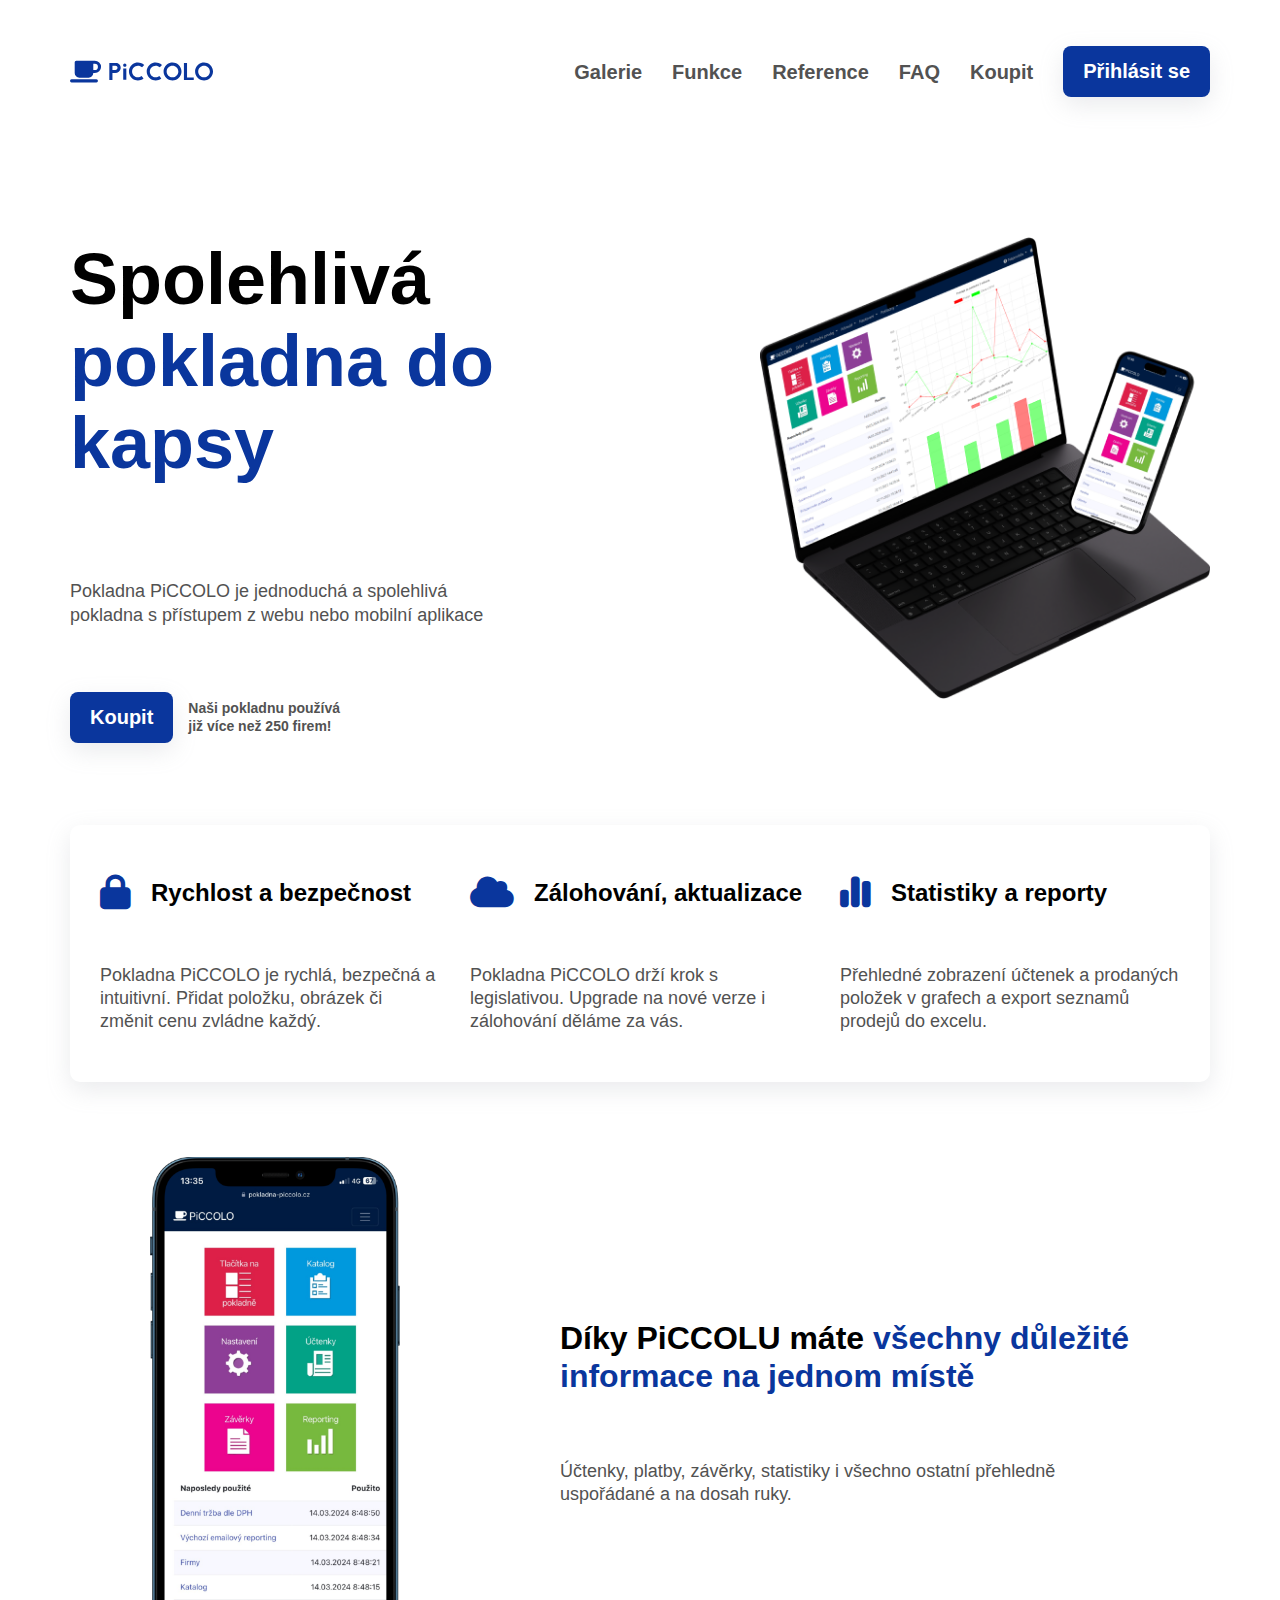
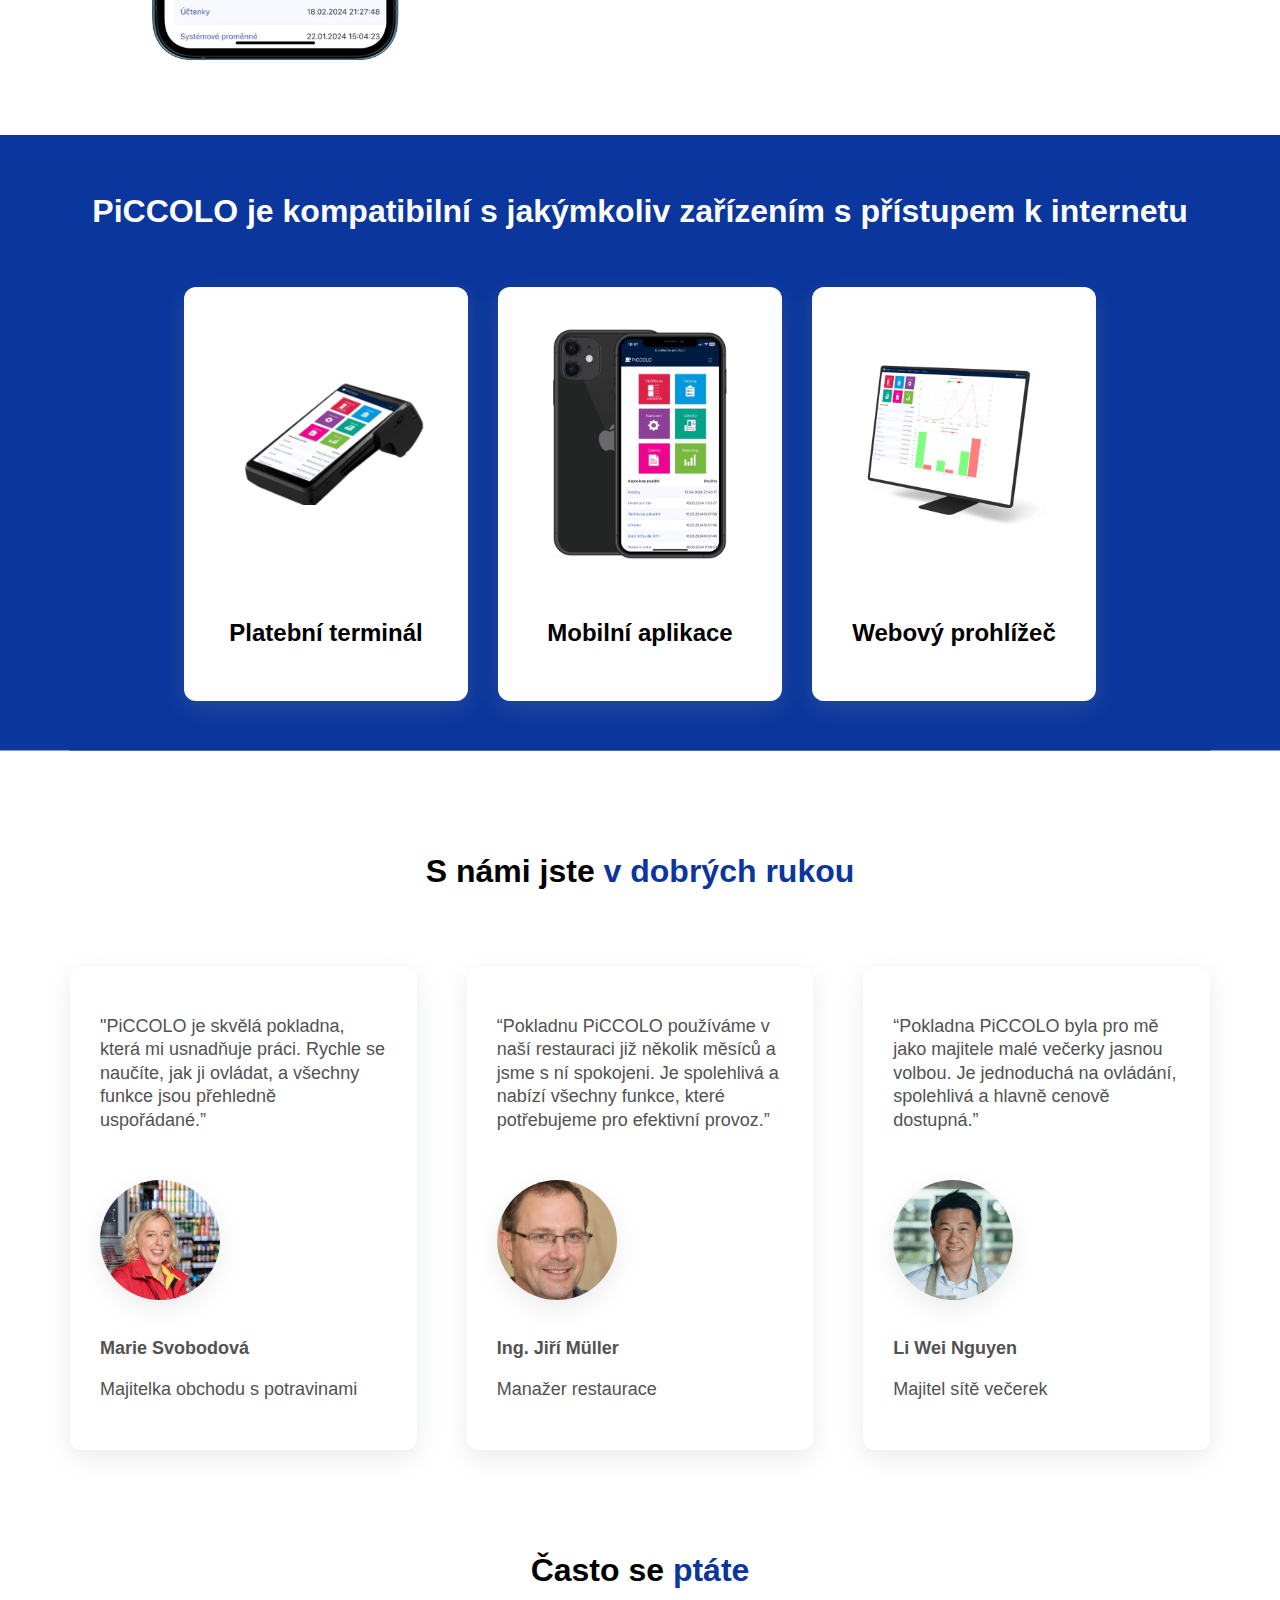
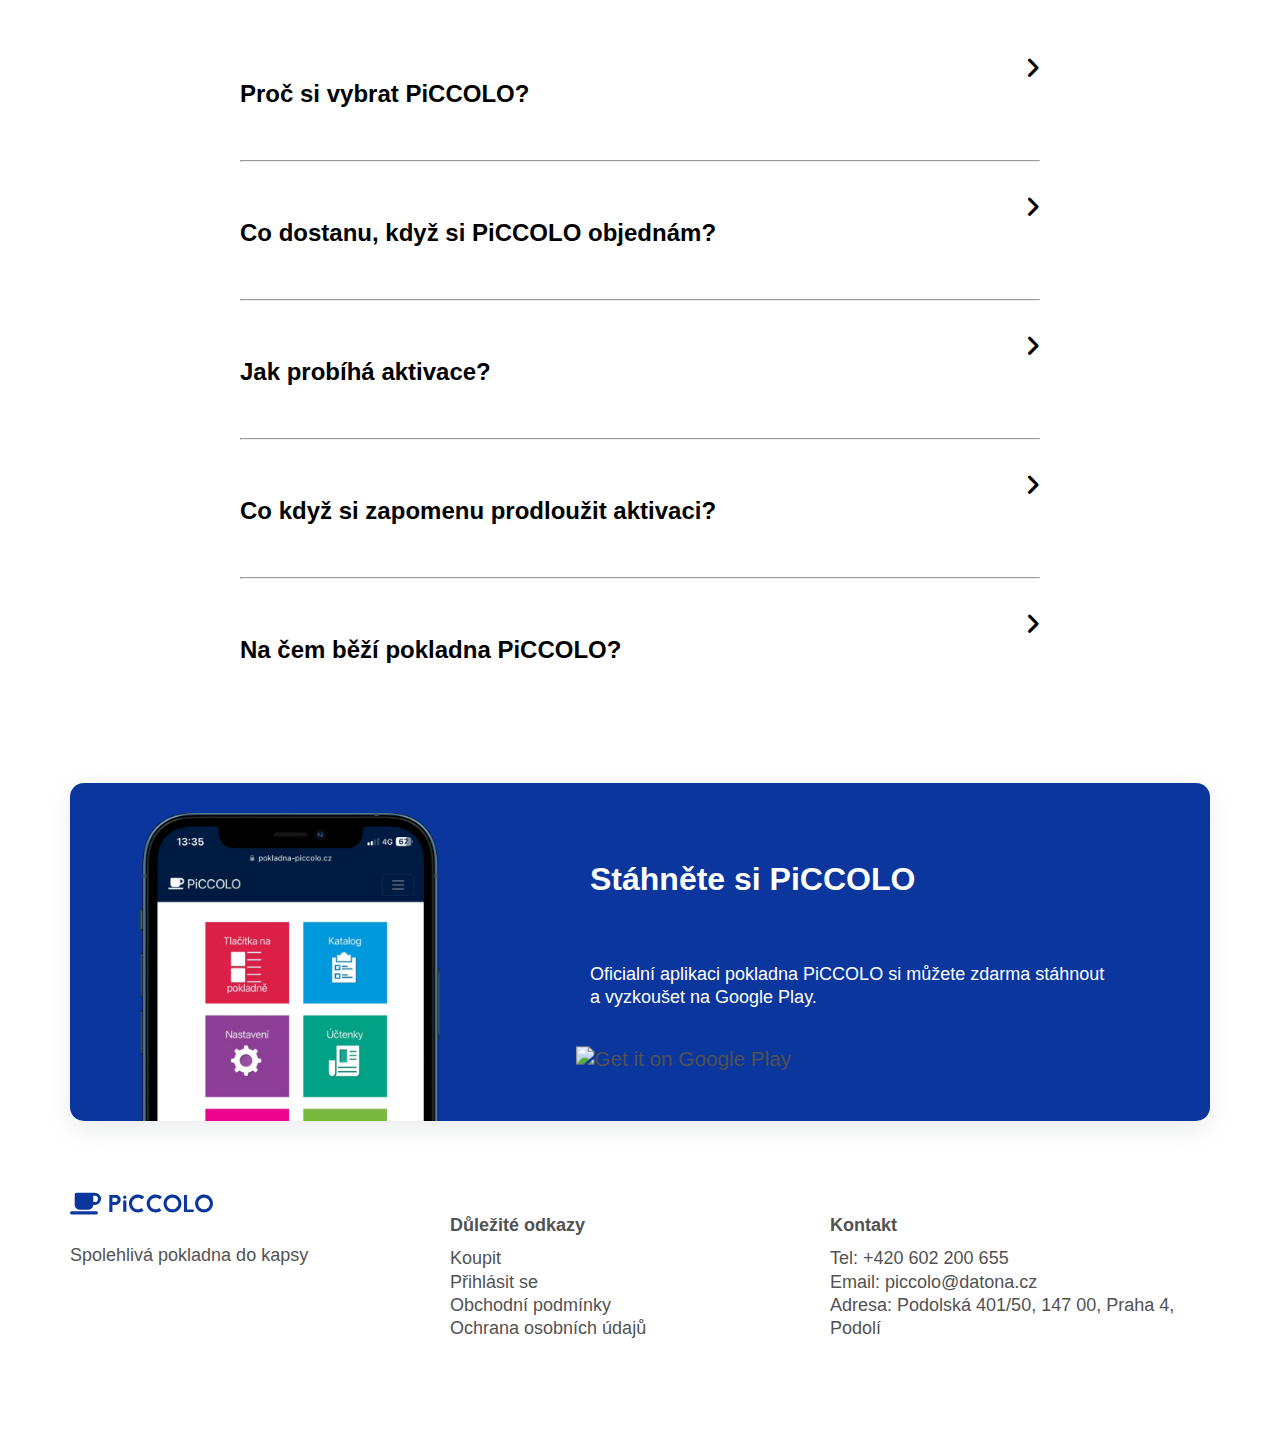
==== index.html @ e9f94712 "First commit" ====
<!DOCTYPE html>
<html lang="cs">
  <head>
    <meta charset="UTF-8" />
    <meta name="viewport" content="width=device-width, initial-scale=1.0" />
    <title>PiCCOLO - spolehlivá pokladna do kapsy</title>
    <link rel="icon" type="image/x-icon" href="/images/favicon.ico" />
    <link rel="preconnect" href="https://fonts.googleapis.com" />
    <link rel="preconnect" href="https://fonts.gstatic.com" crossorigin />
    <link
      rel="stylesheet"
      href="https://api.ssps.cajthaml.eu/file/64d9f18f79dad891e8a07c73"
    />
    <link
      rel="stylesheet"
      type="text/css"
      href="/home/styles/style.css"
      media="screen"
    />
    <link
      rel="stylesheet"
      type="text/css"
      href="/home/styles/home.css"
      media="screen"
    />
    <link
      rel="stylesheet"
      href="https://cdnjs.cloudflare.com/ajax/libs/font-awesome/6.1.1/css/all.min.css"
    />
  </head>
  <body>
    <!--BURGER MENU-->
    <div id="burger-menu">
      <header>
        <section class="logo">
          <a href="/"
            ><img src="/home/images/logo.svg" alt="logo" class="logo"
          /></a>
        </section>
        <i class="fa-solid fa-xmark burger-menu-icon"></i>
      </header>
      <nav>
        <ul class="burger-nav-bar">
          <a class="hover-animation" href="/home/gallery.html">Galerie</a>
          <a class="hover-animation" href="#features-section">Funkce</a>
          <a class="hover-animation" href="#social-proof-section">Reference</a>
          <a class="hover-animation" href="#faq-section">FAQ</a>
          <a class="hover-animation" href="/home/koupit">Koupit</a>
        </ul>
      </nav>
      <form class="burger-login" method="post">
        <h3>Přihlášení</h3>
        <div class="form-group">
          <input
            size="1"
            type="text"
            id="burger-username"
            placeholder="Zadejte uživatelské jméno"
            required
            autofocus
            name="Login"
            value=""
          />
        </div>
        <div class="form-group">
          <input
            size="1"
            type="password"
            id="burger-password"
            placeholder="Zadejte heslo"
            required
            name="Heslo"
          />
        </div>
        <button type="submit" class="primary-button hover-animation">
          Přihlásit se
        </button>
        <div class="forgot-password-wrapper">
          <a
            href="https://pokladna-piccolo.cz/ZapomenuteHeslo"
            class="forgot-password"
            >Zapomenuté heslo?</a
          >
        </div>
        <input
          name="__RequestVerificationToken"
          type="hidden"
          value="CfDJ8I_9FnGAjtVNmNtBcQKOBKoUgruNuD9HVNGTyZCKJATKybmrR9qlRq-h8FTaZlfx4MtVY10vINVL3za22tVjhV_Zq25In_8nS5ryvNQVc3ReFTSw3K0VMyKanfKJ5ry628mNpqh6AXp3YkNbod20c_k"
        />
      </form>
    </div>
    <!--LOGIN WINDOW-->
    <div id="login-window">
      <form class="burger-login" method="post">
        <h3>Přihlášení</h3>
        <div class="form-group">
          <input
            size="1"
            type="text"
            id="username2"
            placeholder="Zadejte uživatelské jméno"
            name="Login"
            value=""
          />
        </div>
        <div class="form-group">
          <input
            size="1"
            type="password"
            id="password"
            placeholder="Zadejte heslo"
            name="Heslo"
          />
        </div>
        <button type="submit" class="primary-button hover-animation">
          Přihlásit se
        </button>
        <div class="forgot-password-wrapper">
          <a
            href="https://pokladna-piccolo.cz/ZapomenuteHeslo"
            class="forgot-password"
            >Zapomenuté heslo?</a
          >
        </div>
        <input
          name="__RequestVerificationToken"
          type="hidden"
          value="CfDJ8I_9FnGAjtVNmNtBcQKOBKoUgruNuD9HVNGTyZCKJATKybmrR9qlRq-h8FTaZlfx4MtVY10vINVL3za22tVjhV_Zq25In_8nS5ryvNQVc3ReFTSw3K0VMyKanfKJ5ry628mNpqh6AXp3YkNbod20c_k"
        />
      </form>
    </div>
    <section id="container">
      <!--HEADER-->
      <header>
        <section class="logo">
          <a href="/"
            ><img src="/home/images/logo.svg" alt="logo" class="logo"
          /></a>
        </section>
        <nav>
          <ul class="nav-bar">
            <a class="hover-animation" href="/home/gallery.html">Galerie</a>
            <a class="hover-animation" href="#features-section">Funkce</a>
            <a class="hover-animation" href="#social-proof-section"
              >Reference</a
            >
            <a class="hover-animation" href="#faq-section">FAQ</a>
            <a class="hover-animation" href="/home/koupit.html">Koupit</a>
            <button class="primary-button hover-animation login-button">
              Přihlásit se
            </button>
          </ul>
        </nav>
        <i class="fa-solid fa-bars burger-menu-icon"></i>
      </header>
      <main>
        <!--HERO SECTION-->
        <section id="hero-section">
          <article class="hero-text">
            <section class="hero-headline">
              <h1>
                Spolehlivá <span class="text-highlight">pokladna do kapsy</span>
              </h1>
              <p>
                Pokladna PiCCOLO je jednoduchá a spolehlivá pokladna s přístupem
                z webu nebo mobilní aplikace
              </p>
            </section>
            <section class="cta-button-wrapper">
              <button
                onclick="location.href='/home/koupit.html'"
                class="primary-button hover-animation"
                value="Koupit PiCCOLO"
              >
                Koupit
              </button>
              <p>Naši pokladnu používá <br />již více než 250 firem!</p>
            </section>
          </article>
          <section class="hero-image-wrapper">
            <img src="/home/images/hero.png" alt="" id="hero-image" />
          </section>
        </section>
        <!--FEATURES SECTION-->
        <section id="features-section">
          <article class="feature">
            <section class="feature-heading">
              <i class="fa-solid fa-lock"></i>
              <h3>Rychlost a bezpečnost</h3>
            </section>
            <p>
              Pokladna PiCCOLO je rychlá, bezpečná a intuitivní. Přidat položku,
              obrázek či změnit cenu zvládne každý.
            </p>
          </article>
          <article class="feature">
            <section class="feature-heading">
              <i class="fa-solid fa-cloud"></i>
              <h3>Zálohování, aktualizace</h3>
            </section>
            <p>
              Pokladna PiCCOLO drží krok s legislativou. Upgrade na nové verze i
              zálohování děláme za vás.
            </p>
          </article>
          <article class="feature">
            <section class="feature-heading">
              <i class="fa-solid fa-chart-simple"></i>
              <h3>Statistiky a reporty</h3>
            </section>
            <p>
              Přehledné zobrazení účtenek a prodaných položek v grafech a export
              seznamů prodejů do excelu.
            </p>
          </article>
        </section>
        <!--ABOUT PICCOLO SECTION-->
        <section id="about-piccolo-section">
          <img
            src="/home/images/piccoloMobile.png"
            alt="mobileImage"
            id="mobile-image"
          />
          <section class="about-piccolo-text">
            <h2>
              Díky PiCCOLU máte
              <span class="text-highlight"
                >všechny důležité informace na jednom místě</span
              >
            </h2>
            <p>
              Účtenky, platby, závěrky, statistiky i všechno ostatní přehledně
              uspořádané a na dosah ruky.
            </p>
          </section>
        </section>
        <!--PICCOLO USAGE SECTION-->
        <section id="piccolo-usage-section">
          <h2 class="white-color">
            PiCCOLO je kompatibilní s jakýmkoliv zařízením s přístupem k
            internetu
          </h2>
          <section class="cards">
            <article class="card">
              <section class="card-image">
                <img src="/home/images/terminal.png" alt="piccoloTerminal" />
              </section>
              <h3>Platební terminál</h3>
            </article>
            <article class="card">
              <section class="card-image">
                <img
                  src="/home/images/iphonePiccolo.png"
                  alt="piccoloTerminal"
                />
              </section>
              <h3>Mobilní aplikace</h3>
            </article>
            <article class="card">
              <section class="card-image">
                <img src="/home/images/webPiccolo.png" alt="piccoloTerminal" />
              </section>
              <h3>Webový prohlížeč</h3>
            </article>
          </section>
        </section>
        <!--SOCIAL PROOF SECTION-->
        <section id="social-proof-section">
          <h2>
            S námi jste <span class="text-highlight">v dobrých rukou</span>
          </h2>
          <section class="reviews">
            <article class="review">
              <p>
                "PiCCOLO je skvělá pokladna, která mi usnadňuje práci. Rychle se
                naučíte, jak ji ovládat, a všechny funkce jsou přehledně
                uspořádané.”
              </p>
              <span>
                <img
                  class="person-image"
                  src="/home/images/personImage1.jpg"
                  alt=""
                />
                <p><b>Marie Svobodová</b></p>
                <p>Majitelka obchodu s potravinami</p>
              </span>
            </article>
            <article class="review">
              <p>
                “Pokladnu PiCCOLO používáme v naší restauraci již několik měsíců
                a jsme s ní spokojeni. Je spolehlivá a nabízí všechny funkce,
                které potřebujeme pro efektivní provoz.”
              </p>
              <span>
                <img
                  class="person-image"
                  src="/home/images/personImage2.jpeg"
                  alt=""
                />
                <p><b>Ing. Jiří Müller</b></p>
                <p>Manažer restaurace</p>
              </span>
            </article>
            <article class="review">
              <p>
                “Pokladna PiCCOLO byla pro mě jako majitele malé večerky jasnou
                volbou. Je jednoduchá na ovládání, spolehlivá a hlavně cenově
                dostupná.”
              </p>
              <span>
                <img
                  class="person-image"
                  src="/home/images/personImage3.png"
                  alt=""
                />
                <p><b>Li Wei Nguyen</b></p>
                <p>Majitel sítě večerek</p>
              </span>
            </article>
          </section>
        </section>
        <!--FAQ SECTION-->
        <section id="faq-section">
          <h2>Často se <span class="text-highlight">ptáte</span></h2>
          <section class="faq">
            <article class="question-wrapper">
              <section class="question-heading">
                <h3>Proč si vybrat PiCCOLO?</h3>
                <i class="fa-solid fa-angle-right faq-icon"></i>
              </section>
              <p class="faq-answer">
                Pokladna PiCCOLO je intuitivní, funkční, spolehlivá. Přidáváme
                nové vlastnosti podle potřeb úživatelů.
              </p>
              <hr />
            </article>
            <article class="question-wrapper">
              <section class="question-heading">
                <h3>Co dostanu, když si PiCCOLO objednám?</h3>
                <i class="fa-solid fa-angle-right faq-icon"></i>
              </section>
              <p class="faq-answer">
                Obdžíte licenční certifikát pro aktivaci Pokladny. Dostanete
                pokladnu a přístup do správy PiCCOLO. Správu PiCCOLO můžete
                sdílet např. s Vaší účetní.
              </p>
              <hr />
            </article>
            <article class="question-wrapper">
              <section class="question-heading">
                <h3>Jak probíhá aktivace?</h3>
                <i class="fa-solid fa-angle-right faq-icon"></i>
              </section>
              <p class="faq-answer">
                Tabletem nebo telefonem, který budete používat jako pokladnu
                vyfotíte QR kod na zakoupeném licenčním certifikátu a vyplníte
                aktiváční formulář.
              </p>
              <hr />
            </article>
            <article class="question-wrapper">
              <section class="question-heading">
                <h3>Co když si zapomenu prodloužit aktivaci?</h3>
                <i class="fa-solid fa-angle-right faq-icon"></i>
              </section>
              <p class="faq-answer">
                Před koncem předplacené periody Vám zašleme email s upozorněním.
                Pokud o pár dnů nestihnete termín, pokladna Vám sice přestane
                prodávat ale data se vám neztratí.
              </p>
              <hr />
            </article>
            <article class="question-wrapper">
              <section class="question-heading">
                <h3>Na čem běží pokladna PiCCOLO?</h3>
                <i class="fa-solid fa-angle-right faq-icon"></i>
              </section>
              <p class="faq-answer">
                Pokladnu PiCCOLo rozjedete na tabletu nebo mobilním telefonu se
                systémem Android verze 5.5 či vyšší nebo tablet/PC s Windows 10.
                PiCCOLO můžete spolehlivě používat také z webového prohlížeče.
              </p>
            </article>
          </section>
        </section>
        <!--DOWNLOAD APP SECTION-->
        <section id="download-app-section">
          <img
            id="download-image"
            src="/home/images/piccoloMobile.png"
            alt=""
          />
          <section class="download-app-text">
            <h2 class="white-color">Stáhněte si PiCCOLO</h2>
            <p class="white-color">
              Oficialní aplikaci pokladna PiCCOLO si můžete zdarma stáhnout a
              vyzkoušet na Google Play.
            </p>
            <a
              href="https://play.google.com/store/apps/details?id=datona.pokladnapiccolo&pcampaignid=pcampaignidMKT-Other-global-all-co-prtnr-py-PartBadge-Mar2515-1"
              ><img
                class="google-play-badge hover-animation"
                alt="Get it on Google Play"
                src="https://play.google.com/intl/en_us/badges/static/images/badges/en_badge_web_generic.png"
            /></a>
          </section>
        </section>
      </main>
      <!--FOOTER-->
      <footer>
        <article class="company">
          <section class="logo">
            <a href="/">
              <img src="/home/images/logo.svg" alt="logo" id="footerLogo" />
            </a>
          </section>
          <p>Spolehlivá pokladna do kapsy</p>
        </article>
        <article class="links">
          <p><b>Důležité odkazy</b></p>
          <a href="/home/koupit.html">Koupit</a>
          <a class="login-button">Přihlásit se</a>
          <a href="">Obchodní podmínky</a>
          <a href="">Ochrana osobních údajů</a>
        </article>
        <article class="contact">
          <p><b>Kontakt</b></p>
          <a href="tel:+420602200655">Tel: +420 602 200 655</a>
          <a href="mailto:piccolo@datona.cz">Email: piccolo@datona.cz</a>
          <a href="https://maps.app.goo.gl/zGwgqbxN4EhgyEYY7">
            Adresa: Podolská 401/50, 147 00, Praha 4, Podolí
          </a>
        </article>
      </footer>
    </section>
    <script src="/home/scripts/script.js"></script>
  </body>
</html>
---- home/styles/style.css ----
/* ===================GLOBAL==================*/
:root {
  --gradient: linear-gradient(90deg, #0a369d, #4472ca);
  --primary: #0a369d;
  --secondary: #4472ca;
  --background: #ffffff;
  --headings: #000000;
  --text: #525252;
  --shadow: rgba(149, 157, 165, 0.2) 0px 8px 24px;
}

* {
  box-sizing: border-box;
  scroll-behavior: smooth;
}

body,
html {
  box-sizing: border-box;
  font-family: "Inter", sans-serif;
  width: 100%;
  display: flex;
  flex-direction: column;
  align-items: center;
}

h1 {
  color: var(--headings);
  font-size: clamp(3rem, 2.4545rem + 2.7273vw, 4.5rem);
  font-weight: 600;
}

h2 {
  color: var(--headings);
  font-size: 2rem;
  font-weight: 600;
  line-height: 1.2;
}

h3 {
  color: var(--headings);
  font-size: clamp(1.2rem, 1.0909rem + 0.5455vw, 1.5rem);
  font-weight: 600;
}

p,
ul,
a,
li {
  text-decoration: none;
  color: var(--text);
  font-size: 18px;
  font-weight: 500;
  line-height: 1.3;
}

a:hover {
  cursor: pointer;
  transition: var(150ms cubic-bezier(0.215, 0.61, 0.355, 1));
  color: black;
}

input {
  font-size: 1rem;
}

label {
  font-size: 14px;
}

i {
  color: var(--primary);
  font-size: 35px;
}

b {
  font-weight: 700;
}

#container {
  width: 100%;
  max-width: 1200px;
  padding: 20px 30px;
}

.primary-button {
  cursor: pointer;
  box-shadow: var(--shadow);
  border: none;
  border-radius: 8px;
  background-color: var(--primary);
  font-size: 20px;
  font-weight: 600;
  color: white;
  padding: 14px 20px;
}

.secondary-button {
  cursor: pointer;
  box-shadow: var(--shadow);
  border: solid 2px var(--primary);
  border-radius: 8px;
  background-color: white;
  font-size: 20px;
  font-weight: 600;
  color: var(--primary);
  padding: 14px 20px;
}

.hover-animation:hover {
  transition: all 0.2s ease-in-out;
  transform: scale(1.04);
}

.text-hover-animation:hover {
  font-weight: bold;
  transition: all 0.2s ease-in-out;
}

.text-highlight {
  color: var(--primary);
}

.logo {
  width: auto;
  height: 25px;
}

/* ===============================HEADER===============================*/

header {
  width: 100%;
  display: flex;
  justify-content: space-between;
  align-items: center;
}

ul.nav-bar {
  display: flex;
  justify-content: center;
  align-items: center;
  gap: 30px;
}

ul.nav-bar > a {
  font-size: 20px;
  font-weight: 600;
}

header .burger-menu-icon {
  display: none;
}

@media (max-width: 760px) {
  ul.nav-bar {
    display: none;
  }
  header .burger-menu-icon {
    display: flex;
  }
}

/* ================================BURGER MENU===============================*/
#burger-menu {
  z-index: 10;
  transition: all 0.3s;
  margin-right: -200vw;
  width: 100%;
  background-color: white;
  right: 0px;
  top: 0px;
  position: fixed;
  height: 100%;
  box-shadow: var(--shadow);
  padding: 20px 30px;
  display: flex;
  flex-direction: column;
  justify-content: start;
  align-items: center;
  gap: 40px;
}

#burger-menu.show {
  margin-right: 0;
}

ul.burger-nav-bar {
  display: flex;
  flex-direction: column;
  justify-content: center;
  align-items: center;
  gap: 20px;
}

ul.burger-nav-bar > a {
  font-size: 20px;
  font-weight: 600;
}

form.burger-login {
  background-color: white;
  border-radius: 8px;
  padding: 30px;
  box-shadow: var(--shadow);
  max-width: 330px;
  width: 100%;
  gap: 15px;
  display: flex;
  flex-direction: column;
  justify-content: center;
  align-items: center;
}

.form-group {
  width: 100%;
  gap: 5px;
  display: flex;
  flex-direction: column;
  justify-content: center;
  align-items: center;
}

input {
  width: 100%;
  display: block;
  padding: 8px 15px;
  border: solid 1px #b0bec5;
  border-radius: 8px;
  transition: border-color 0.2s ease-in-out;
}

input::placeholder {
  color: #b0bec5;
}

input:focus {
  outline: none;
  border: solid 1px var(--primary);
}

.burger-menu-icon {
  cursor: pointer;
}

.position-fixed {
  top: 0px;
  left: 0px;
  width: 100%;
  max-width: 1200px;
  padding: 20px 30px;
  z-index: 5;
  position: fixed;
}

.forgot-password-wrapper {
  width: 100%;
  display: flex;
  justify-content: end;
}

.forgot-password {
  font-size: 13px;
}

/* ================================LOGIN MENU===============================*/
#login-window {
  z-index: 10;
  background-color: rgb(0, 0, 0);
  background-color: rgba(0, 0, 0, 0.4);
  width: 100vw;
  height: 100vh;
  position: fixed;
  display: none;
  justify-content: center;
  align-items: center;
}

#login-window.show {
  position: fixed;
  display: flex;
}

/* =========================================FOOTER======================================*/

footer {
  margin: 75px 0px;
  display: flex;
  justify-content: space-between;
  align-items: start;
}

footer :nth-child(1n) {
  width: 100%;
  display: flex;
  flex-direction: column;
  justify-content: center;
  align-items: start;
}

footer > article :nth-child(1) {
  margin-bottom: 5px;
}

#footerLogo {
  width: auto;
  height: 25px;
}

@media (max-width: 740px) {
  footer {
    text-align: center;
    flex-direction: column;
    justify-content: center;
    align-items: center;
    gap: 50px;
  }

  footer :nth-child(1n) {
    flex-direction: column;
    justify-content: center;
    align-items: center;
  }
}
---- home/styles/home.css ----
/* ================================HERO===============================*/
#hero-section {
  margin: 75px 0px;
  box-sizing: border-box;
  display: flex;
  justify-content: space-between;
  align-items: center;
}

.hero-text {
  display: flex;
  flex-direction: column;
  justify-content: center;
  align-items: start;
  gap: 40px;
}

.hero-headline {
  width: 100%;
  max-width: 450px;
  display: flex;
  flex-direction: column;
  justify-content: center;
  align-items: start;
  gap: 30px;
}

.cta-button-wrapper {
  display: flex;
  justify-content: center;
  align-items: center;
  gap: 15px;
}

.cta-button-wrapper > p {
  font-size: 14px;
  font-weight: 600;
}

.hero-image-wrapper {
  width: 100%;
  max-width: 450px;
}

#hero-image {
  width: 100%;
}

/* ================================FEATURES===============================*/
#features-section {
  margin: 75px 0px;
  border-radius: 10px;
  box-shadow: var(--shadow);
  padding: 30px;
  box-sizing: border-box;
  gap: 30px;
  display: flex;
  justify-content: space-between;
  align-items: center;
}

.feature {
  width: 100%;
  gap: 5px;
  display: flex;
  flex-direction: column;
}

.feature-heading {
  display: flex;
  justify-content: start;
  align-items: center;
  gap: 20px;
  margin-bottom: 10px;
}

/* ================================ABOUT===============================*/
#about-piccolo-section {
  margin: 75px 0px;
  display: flex;
  justify-content: space-around;
  align-items: center;
}

.about-piccolo-text {
  width: 50%;
  display: flex;
  flex-direction: column;
  justify-content: start;
  align-items: start;
  gap: 20px;
}

#mobile-image {
  width: 250px;
}

/* ================================USAGE===============================*/

#piccolo-usage-section {
  padding: 30px 0px 50px 0px;
  background-color: var(--primary);
  box-shadow: 0 0 0 100vmax var(--primary);
  clip-path: inset(0 -100vmax);
  display: flex;
  flex-direction: column;
  justify-content: center;
  align-items: center;
  gap: 30px;
}

.cards {
  width: 80%;
  display: grid;
  grid-template-columns: repeat(3, 1fr);
  grid-row: 1fr;
  gap: 30px;
}

.card {
  box-shadow: var(--shadow);
  display: flex;
  justify-content: space-between;
  flex-direction: column;
  align-items: center;
  gap: 25px;
  background-color: white;
  border-radius: 12px;
  padding: 30px;
}

.card-image {
  height: 100%;
  display: flex;
  justify-content: center;
  align-items: center;
}

.card-image > img {
  width: 100%;
}

#piccolo-usage-section > h2 {
  text-align: center;
}

/* ================================SOCIAL PROOF===============================*/

#social-proof-section {
  margin: 75px 0px;
  gap: 50px;
  display: flex;
  flex-direction: column;
  justify-content: center;
  align-items: center;
}

.reviews {
  width: 100%;
  gap: 50px;
  display: flex;
  justify-content: space-around;
  justify-content: center;
}

.review {
  width: 100%;
  display: flex;
  flex-direction: column;
  justify-content: space-between;
  align-items: start;
  gap: 30px;
  box-sizing: border-box;
  padding: 30px;
  border-radius: 12px;
  box-shadow: var(--shadow);
}

.person-image {
  box-shadow: var(--shadow);
  margin-bottom: 15px;
  object-fit: cover;
  border-radius: 100%;
  width: 120px;
  height: 120px;
}

/*===============================FAQ===============================*/
#faq-section {
  width: 100%;
  margin: 75px 0px;
  display: flex;
  flex-direction: column;
  gap: 40px;
  justify-content: center;
  align-items: center;
}

.faq {
  width: 100%;
  max-width: 800px;
  display: flex;
  flex-direction: column;
  justify-content: center;
  align-items: center;
  gap: 25px;
}

.question-wrapper {
  width: 100%;
}

.question-heading {
  width: 100%;
  cursor: pointer;
  display: flex;
  justify-content: space-between;
  padding-bottom: 20px;
}

.faq-icon {
  font-size: clamp(1.2rem, 1.0909rem + 0.5455vw, 1.5rem);
  color: black;
}

.faq-answer {
  padding-bottom: 10px;
  width: 100%;
  display: none;
}

.faq-answer-active {
  display: flex;
}

.rotate-icon {
  transform: rotate(90deg);
}

/* ================================CTA===============================*/
#download-app-section {
  position: relative;
  gap: 25px;
  overflow: hidden;
  padding: 50px;
  background-color: var(--primary);
  box-shadow: var(--shadow);
  border-radius: 14px;
  display: flex;
  justify-content: end;
  align-items: center;
}

.download-app-text {
  margin-right: 50px;
  display: flex;
  flex-direction: column;
  gap: 20px;
  width: 50%;
}

#download-image {
  position: absolute;
  top: 30px;
  left: 70px;
  width: 300px;
}

.google-play-badge {
  scale: 1.15;
  width: 200px;
  padding: 0px;
}

.white-color {
  color: white;
}

/* ================================RESPONSIVITY===============================*/

@media (max-width: 960px) {
  #hero-section {
    text-align: center;
    flex-direction: column;
    gap: 50px;
  }

  .hero-text {
    justify-content: center;
    align-items: center;
  }

  .hero-headline {
    max-width: none;
    width: 100%;
    justify-content: center;
    align-items: center;
  }

  #features-section {
    text-align: center;
    flex-direction: column;
    border-radius: 0px;
    box-shadow: none;
    gap: 30px;
  }

  .feature {
    border-radius: 20px;
    box-shadow: var(--shadow);
    gap: 15px;
    padding: 30px;
  }

  .feature-heading {
    justify-content: center;
  }

  #about-piccolo-section {
    text-align: center;
    flex-direction: column-reverse;
    gap: 30px;
  }

  .about-piccolo-text {
    width: 100%;
    align-items: center;
    justify-content: center;
  }

  #piccolo-usage-section {
    text-align: center;
  }

  .download-app-text {
    margin-right: 0px;
  }

  #download-image {
    left: 30px;
  }
}

@media (max-width: 740px) {
  .cards {
    grid-template-columns: 1fr;
    grid-template-rows: repeat(3, 1fr);
  }

  .reviews {
    flex-direction: column;
  }

  .review {
    justify-content: center;
    align-items: center;
  }

  .feature {
    justify-content: center;
    align-items: center;
  }

  #social-proof-section {
    text-align: center;
  }

  #download-image {
    display: none;
  }

  .download-app-text {
    text-align: center;
    width: 100%;
  }

  #features-section {
    padding: 0px;
  }
}

@media (max-width: 400px) {
  .google-play-badge {
    width: 150px;
  }
}
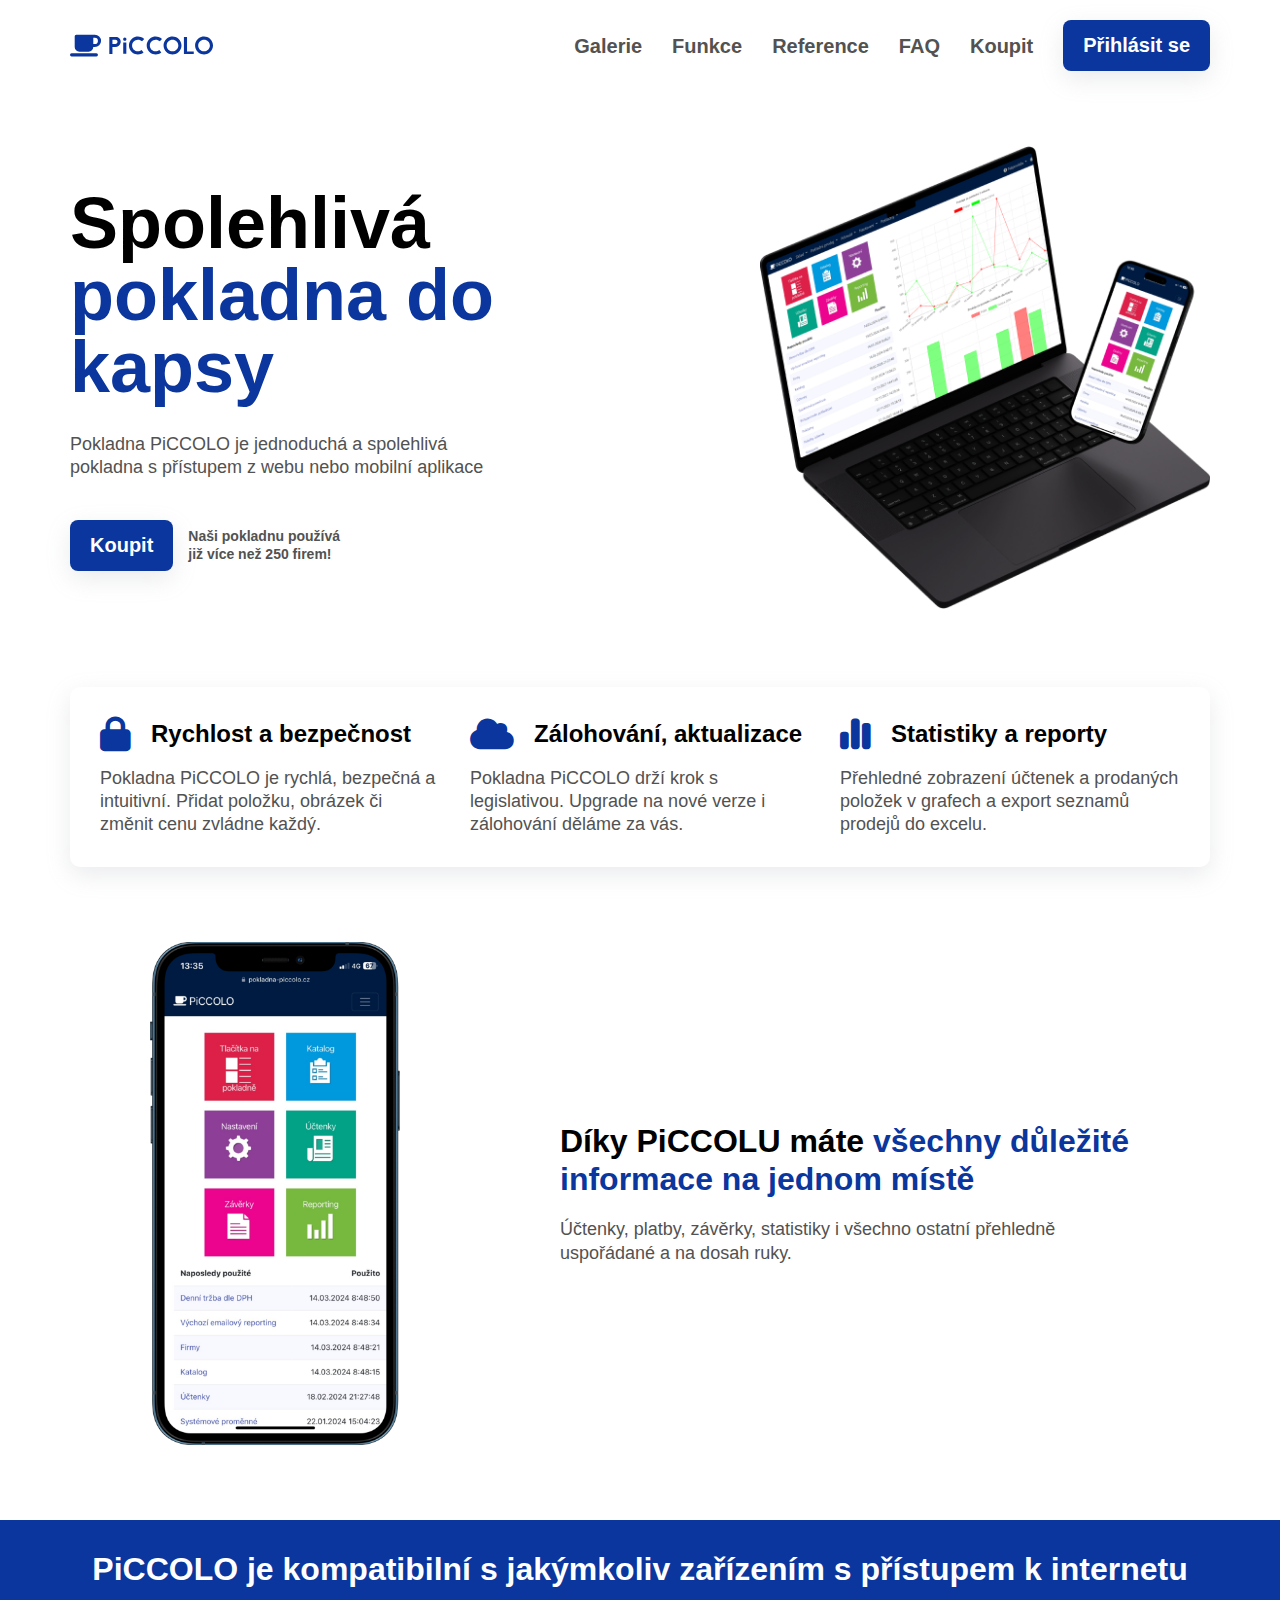
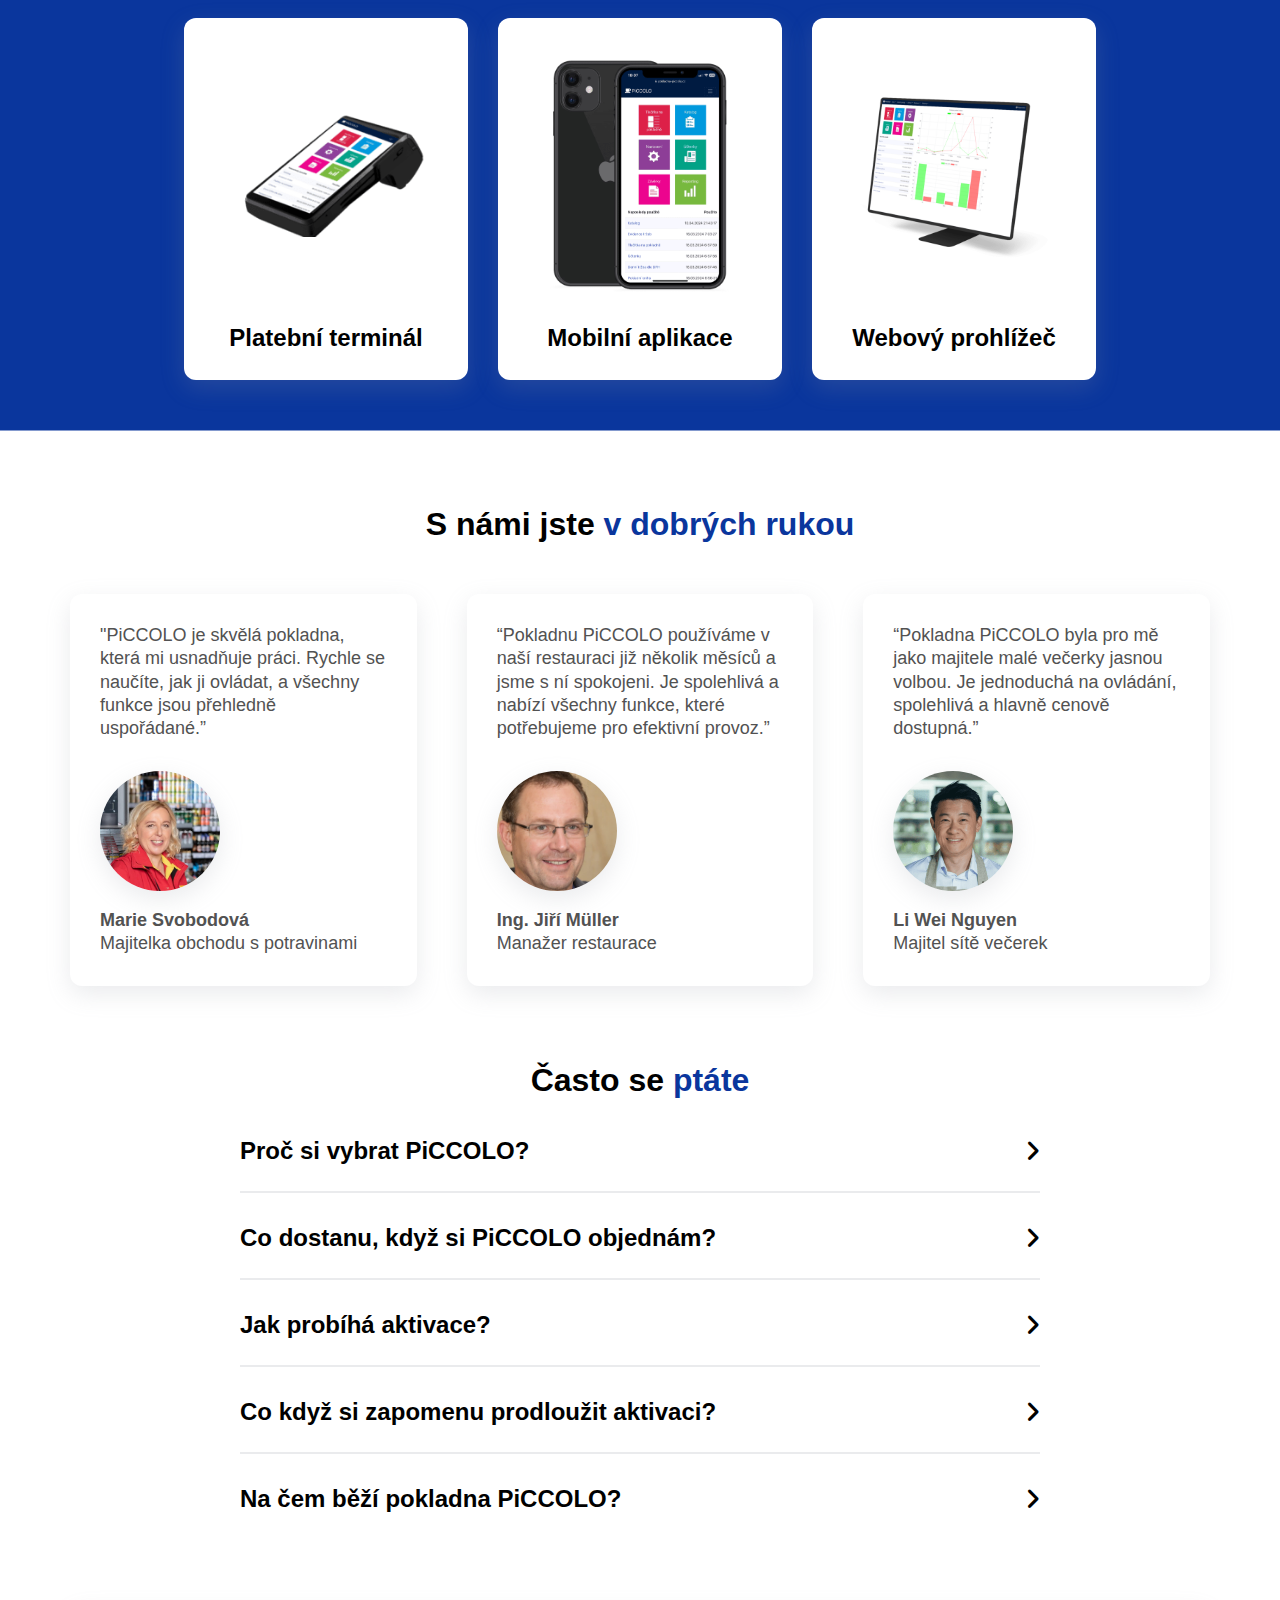
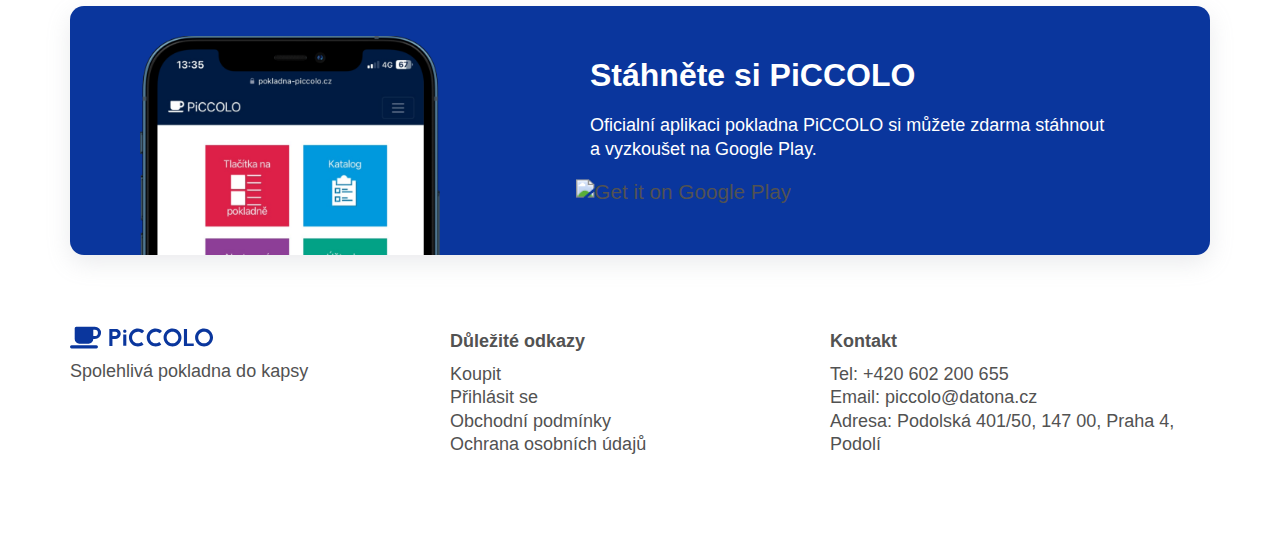
==== commit 979ac82a: "Final calculation + custom reset.css" ====
--- a/index.html
+++ b/index.html
@@ -9,7 +9,9 @@
     <link rel="preconnect" href="https://fonts.gstatic.com" crossorigin />
     <link
       rel="stylesheet"
-      href="https://api.ssps.cajthaml.eu/file/64d9f18f79dad891e8a07c73"
+      type="text/css"
+      href="/home/styles/reset.css"
+      media="screen"
     />
     <link
       rel="stylesheet"
--- a/home/styles/style.css
+++ b/home/styles/style.css
@@ -54,6 +54,11 @@
   line-height: 1.3;
 }
 
+hr {
+  width: 100%;
+  border: solid 1px rgba(149, 157, 165, 0.2);
+}
+
 a:hover {
   cursor: pointer;
   transition: var(150ms cubic-bezier(0.215, 0.61, 0.355, 1));
@@ -84,6 +89,8 @@
 }
 
 .primary-button {
+  width: auto;
+  text-align: center;
   cursor: pointer;
   box-shadow: var(--shadow);
   border: none;
@@ -96,6 +103,8 @@
 }
 
 .secondary-button {
+  width: auto;
+  text-align: center;
   cursor: pointer;
   box-shadow: var(--shadow);
   border: solid 2px var(--primary);
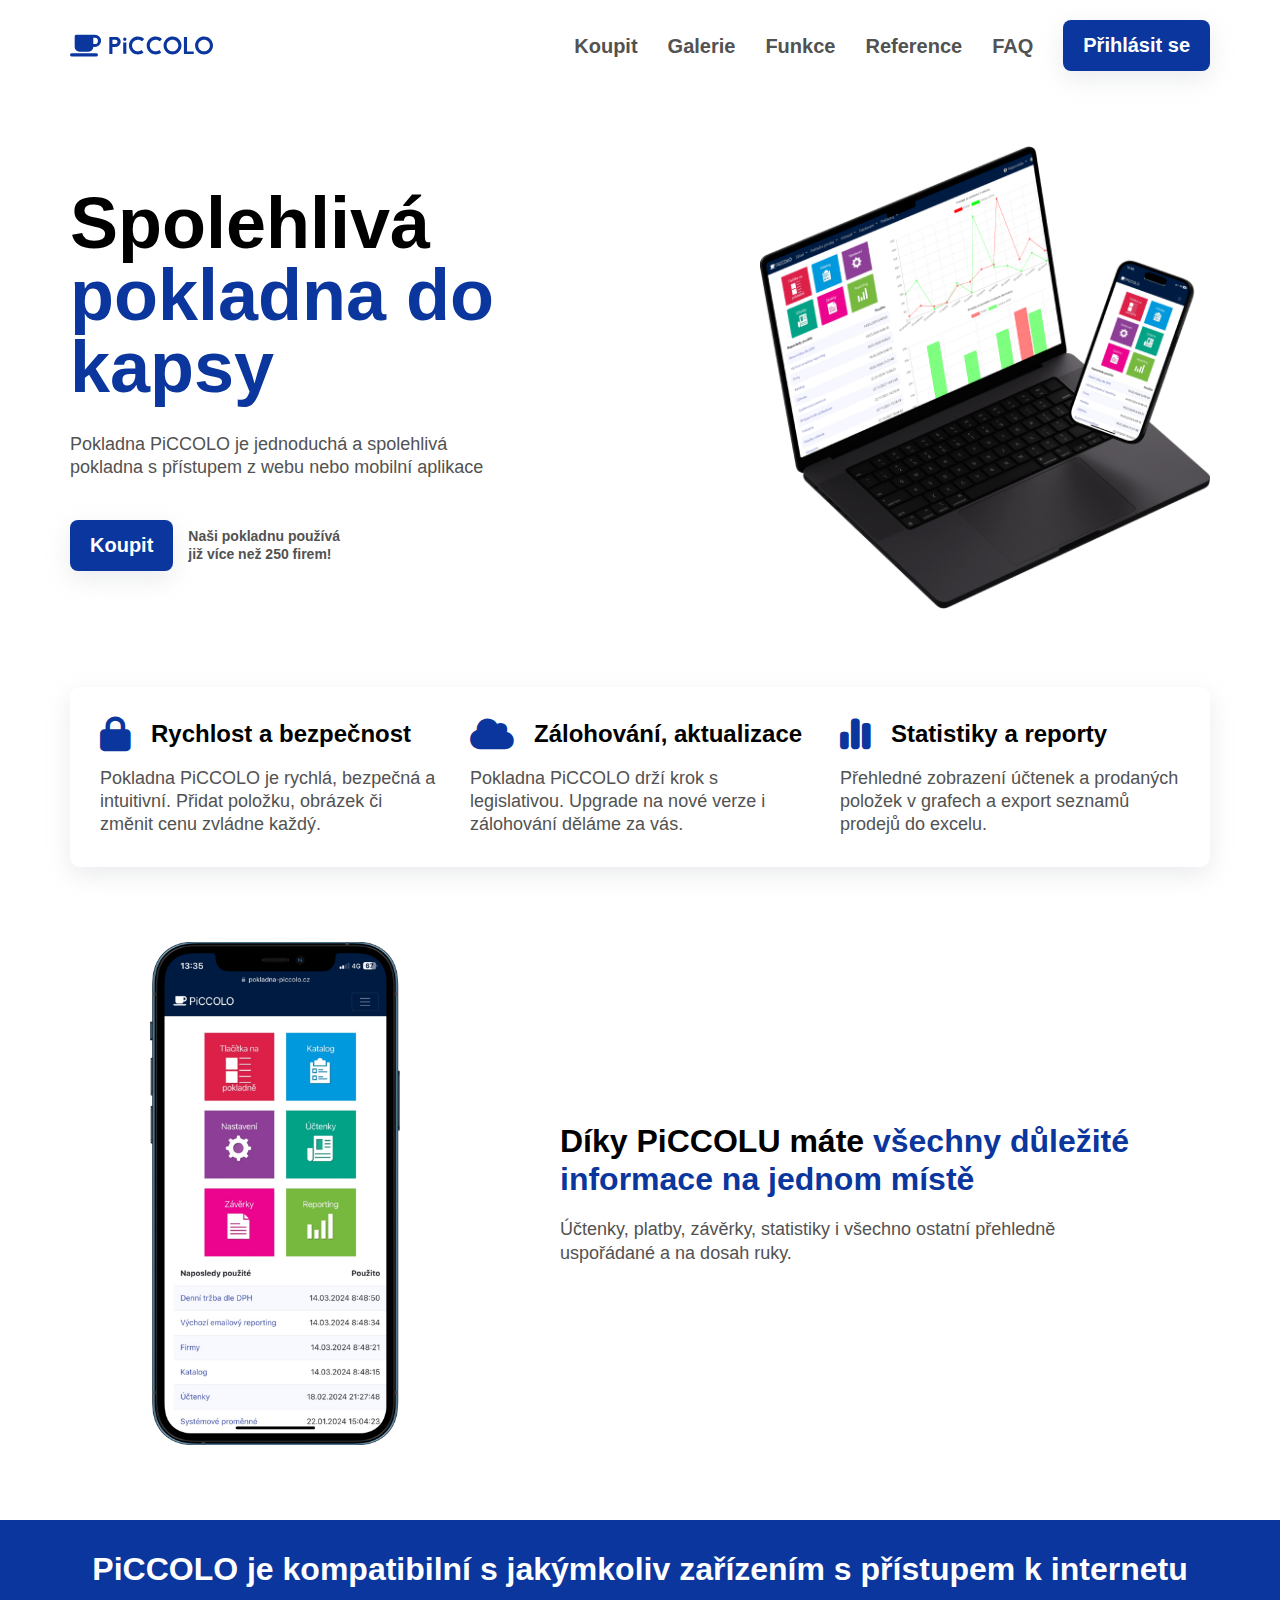
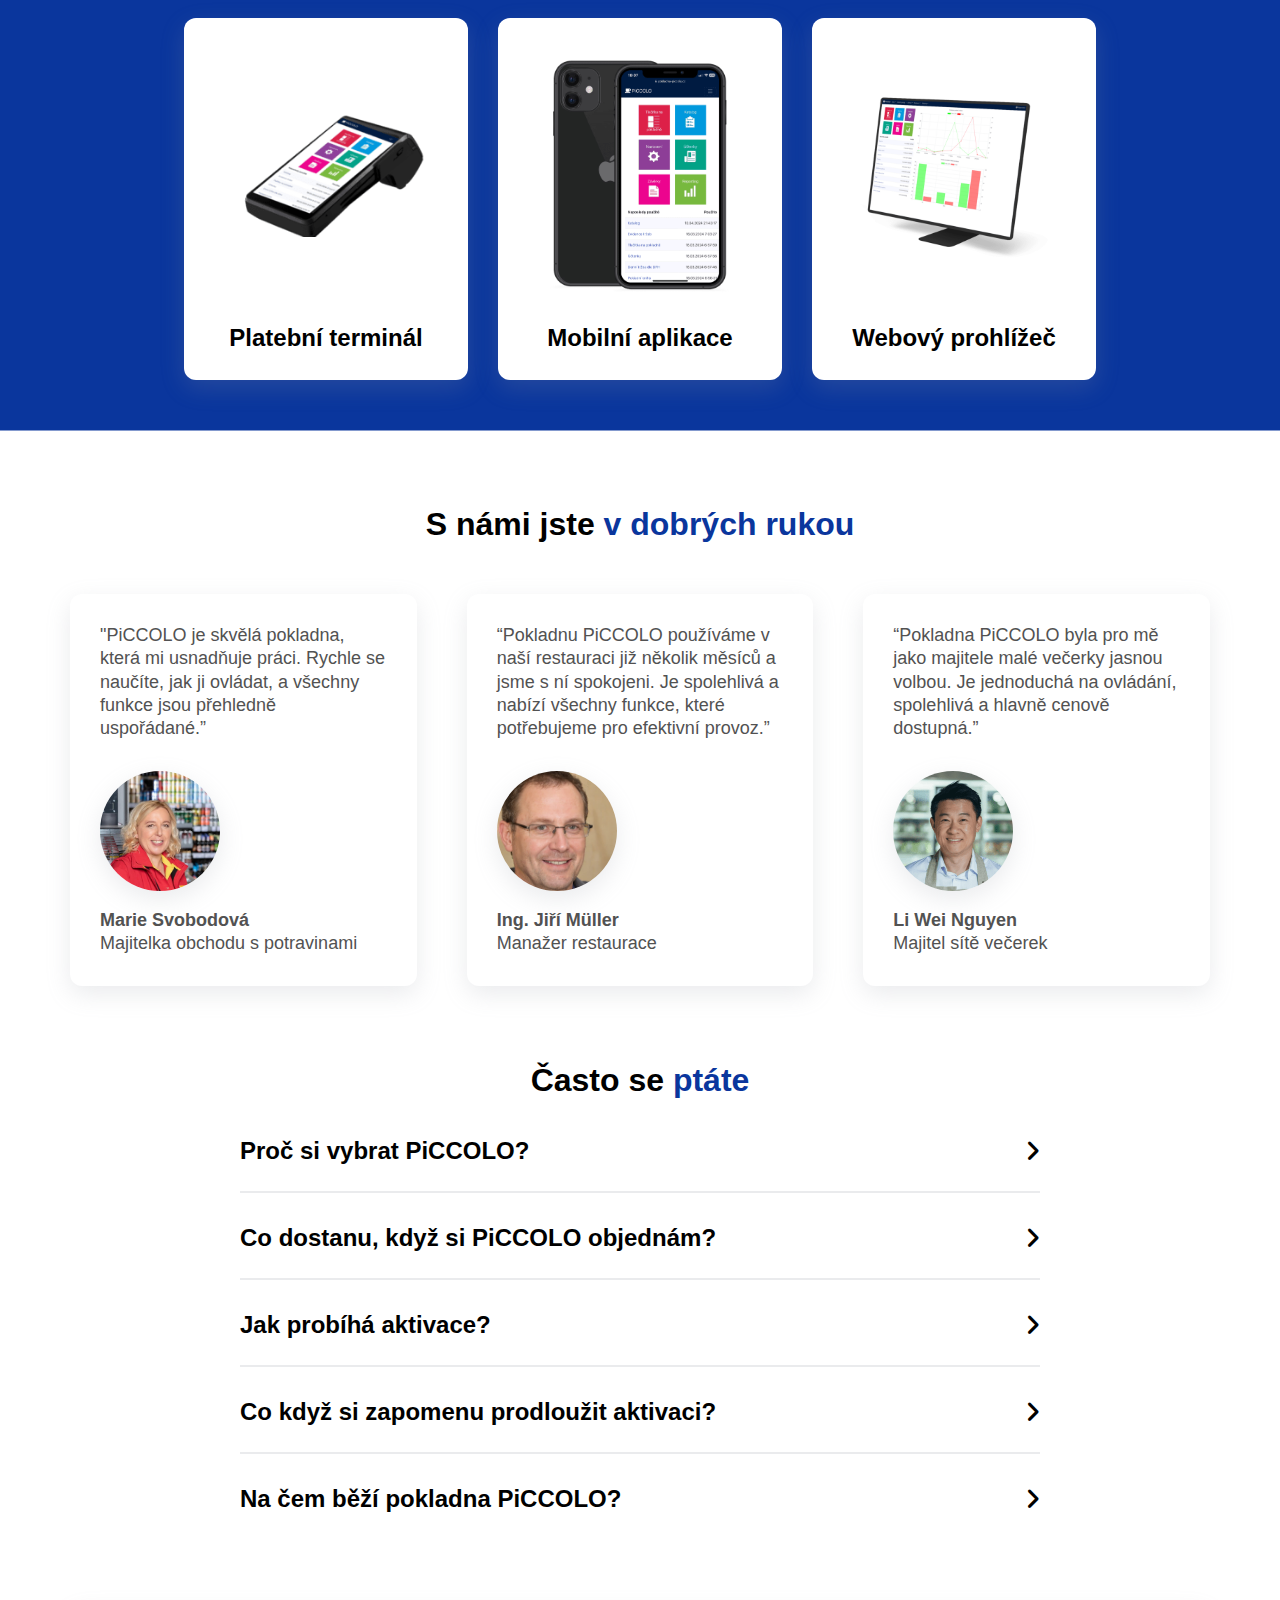
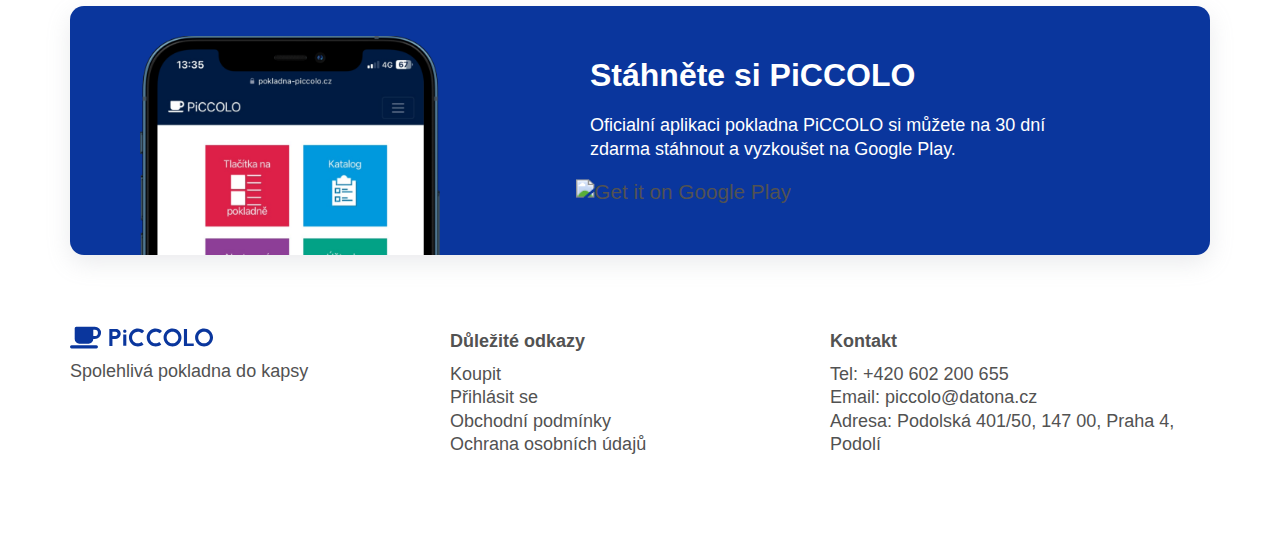
==== commit 29f88157: "Clean" ====
--- a/index.html
+++ b/index.html
@@ -43,11 +43,11 @@
       </header>
       <nav>
         <ul class="burger-nav-bar">
+          <a class="hover-animation" href="/home/koupit">Koupit</a>
           <a class="hover-animation" href="/home/gallery.html">Galerie</a>
           <a class="hover-animation" href="#features-section">Funkce</a>
           <a class="hover-animation" href="#social-proof-section">Reference</a>
           <a class="hover-animation" href="#faq-section">FAQ</a>
-          <a class="hover-animation" href="/home/koupit">Koupit</a>
         </ul>
       </nav>
       <form class="burger-login" method="post">
@@ -141,13 +141,13 @@
         </section>
         <nav>
           <ul class="nav-bar">
+            <a class="hover-animation" href="/home/koupit.html">Koupit</a>
             <a class="hover-animation" href="/home/gallery.html">Galerie</a>
             <a class="hover-animation" href="#features-section">Funkce</a>
             <a class="hover-animation" href="#social-proof-section"
               >Reference</a
             >
             <a class="hover-animation" href="#faq-section">FAQ</a>
-            <a class="hover-animation" href="/home/koupit.html">Koupit</a>
             <button class="primary-button hover-animation login-button">
               Přihlásit se
             </button>
@@ -396,8 +396,8 @@
           <section class="download-app-text">
             <h2 class="white-color">Stáhněte si PiCCOLO</h2>
             <p class="white-color">
-              Oficialní aplikaci pokladna PiCCOLO si můžete zdarma stáhnout a
-              vyzkoušet na Google Play.
+              Oficialní aplikaci pokladna PiCCOLO si můžete na 30 dní zdarma
+              stáhnout a vyzkoušet na Google Play.
             </p>
             <a
               href="https://play.google.com/store/apps/details?id=datona.pokladnapiccolo&pcampaignid=pcampaignidMKT-Other-global-all-co-prtnr-py-PartBadge-Mar2515-1"
--- a/home/styles/style.css
+++ b/home/styles/style.css
@@ -160,7 +160,7 @@
   display: none;
 }
 
-@media (max-width: 760px) {
+@media (max-width: 850px) {
   ul.nav-bar {
     display: none;
   }
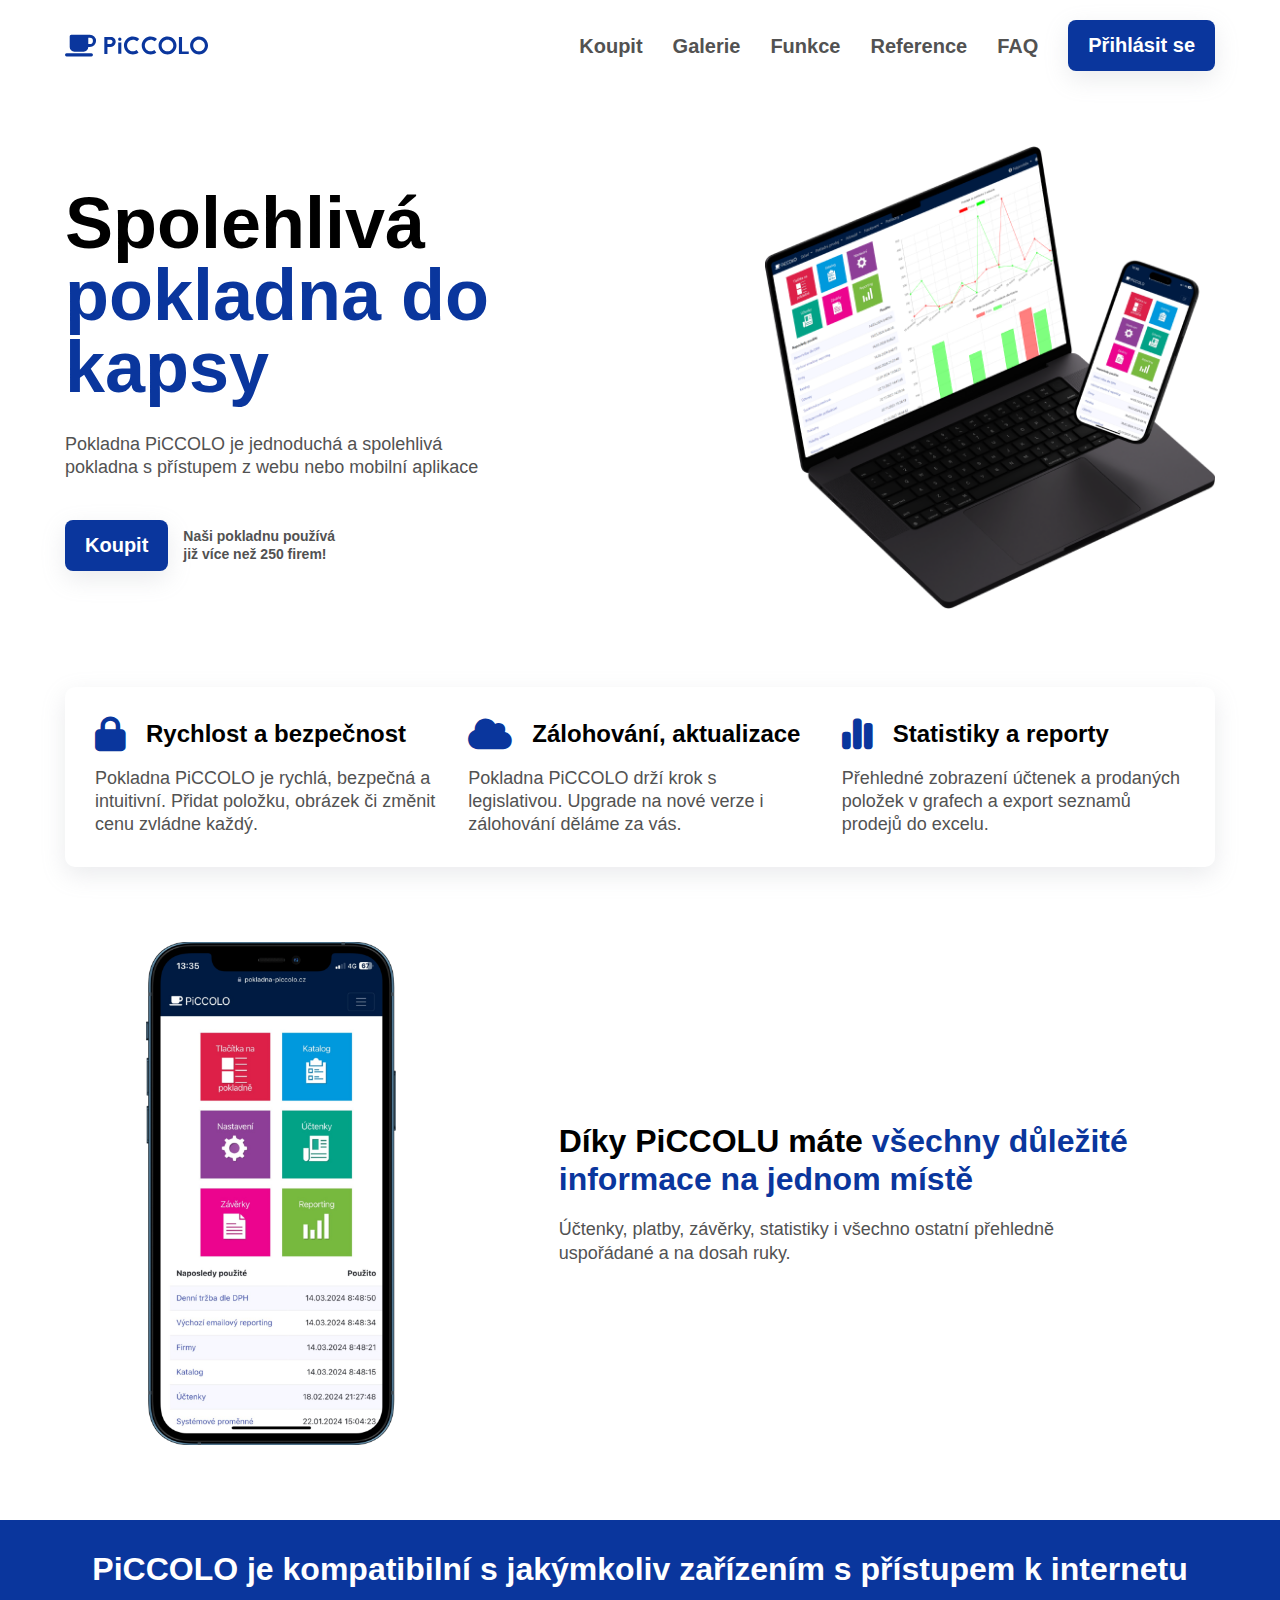
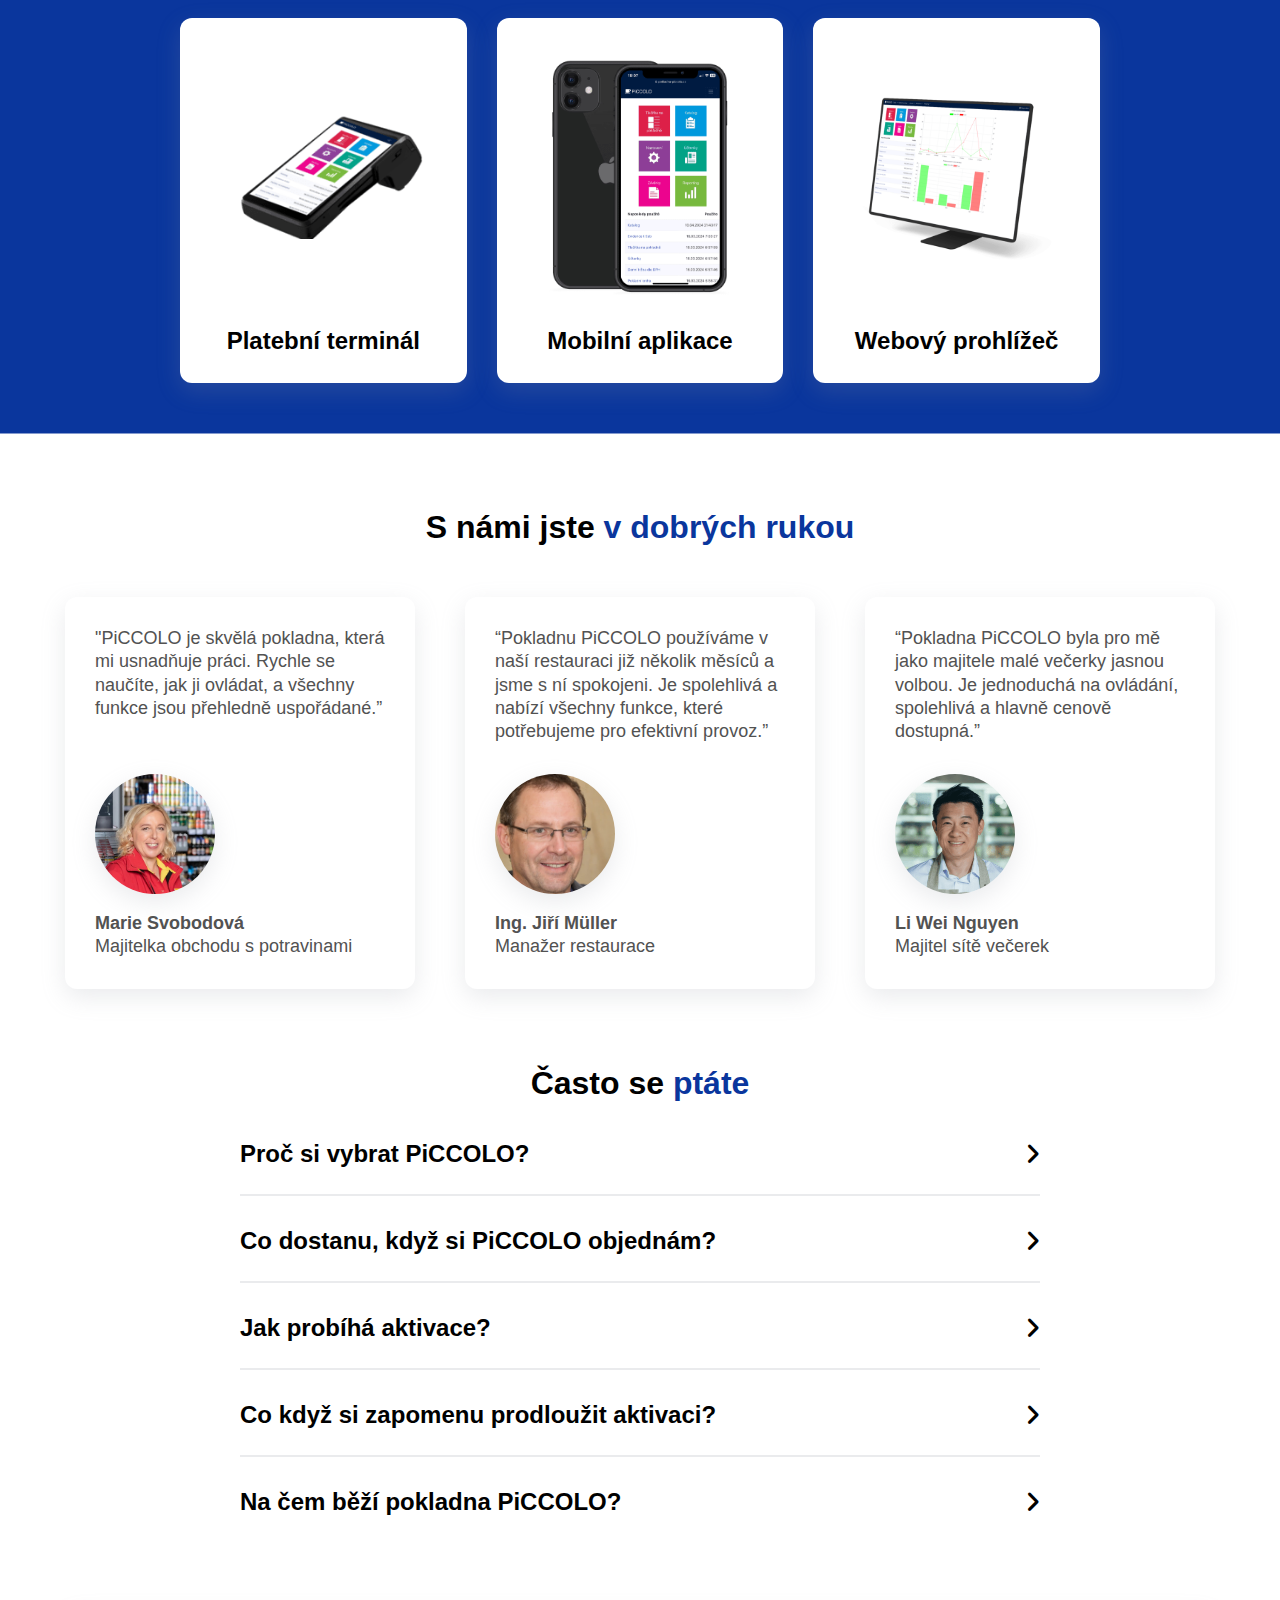
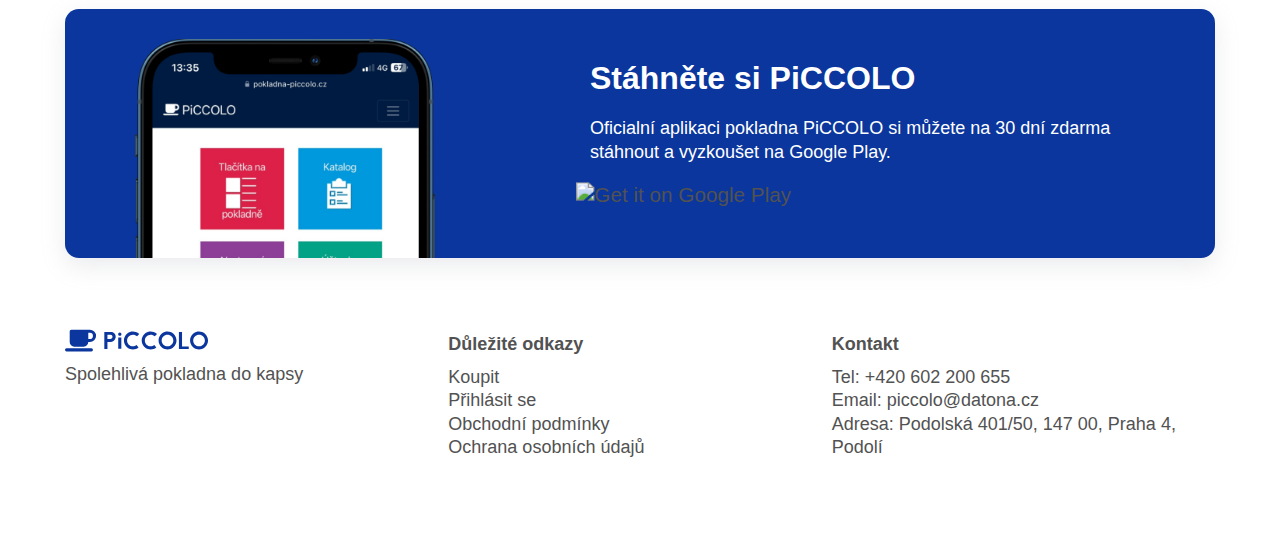
==== commit 601bf9bc: "changing images + styling" ====
--- a/index.html
+++ b/index.html
@@ -3,7 +3,7 @@
   <head>
     <meta charset="UTF-8" />
     <meta name="viewport" content="width=device-width, initial-scale=1.0" />
-    <title>PiCCOLO - spolehlivá pokladna do kapsy</title>
+    <title>PiCCOLO - Spolehlivá pokladna do kapsy</title>
     <link rel="icon" type="image/x-icon" href="/images/favicon.ico" />
     <link rel="preconnect" href="https://fonts.googleapis.com" />
     <link rel="preconnect" href="https://fonts.gstatic.com" crossorigin />
@@ -43,7 +43,7 @@
       </header>
       <nav>
         <ul class="burger-nav-bar">
-          <a class="hover-animation" href="/home/koupit">Koupit</a>
+          <a class="hover-animation" href="/home/koupit.html">Koupit</a>
           <a class="hover-animation" href="/home/gallery.html">Galerie</a>
           <a class="hover-animation" href="#features-section">Funkce</a>
           <a class="hover-animation" href="#social-proof-section">Reference</a>
--- a/home/styles/style.css
+++ b/home/styles/style.css
@@ -85,7 +85,7 @@
 #container {
   width: 100%;
   max-width: 1200px;
-  padding: 20px 30px;
+  padding: 20px 25px;
 }
 
 .primary-button {
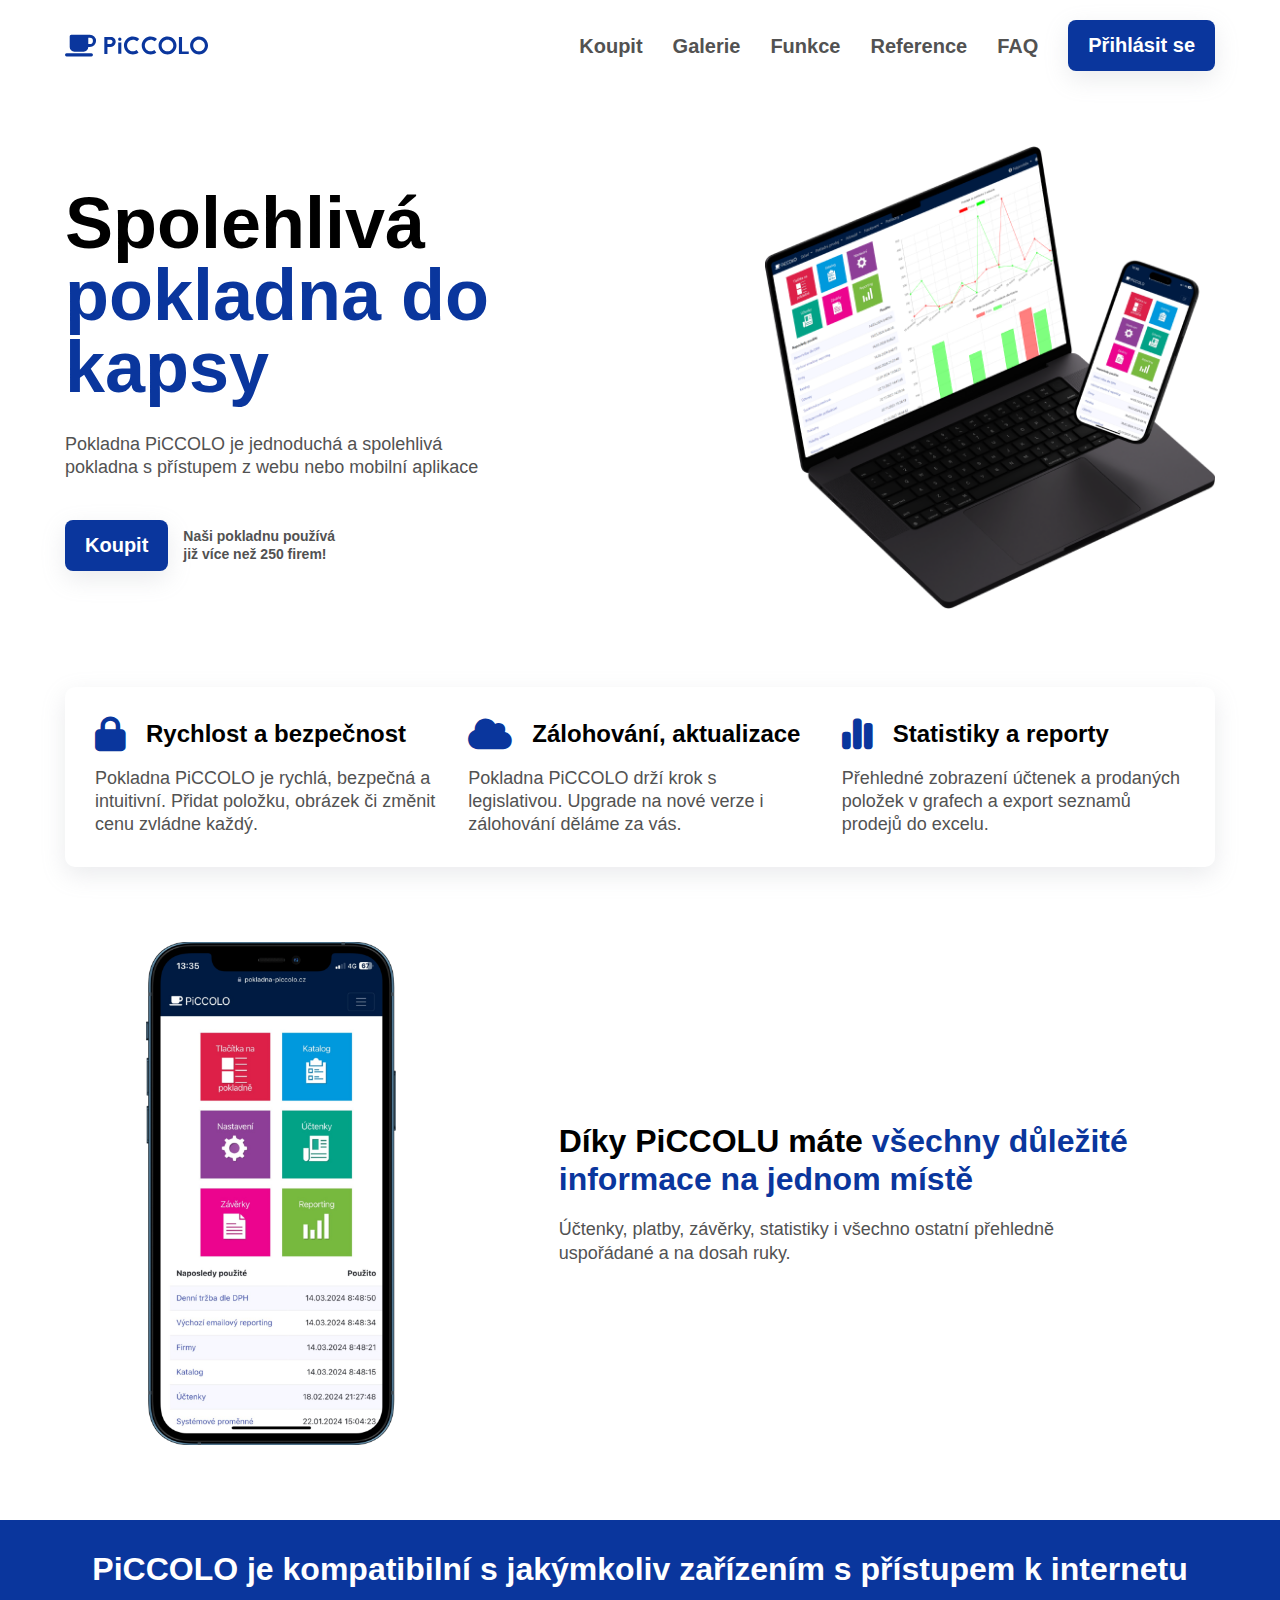
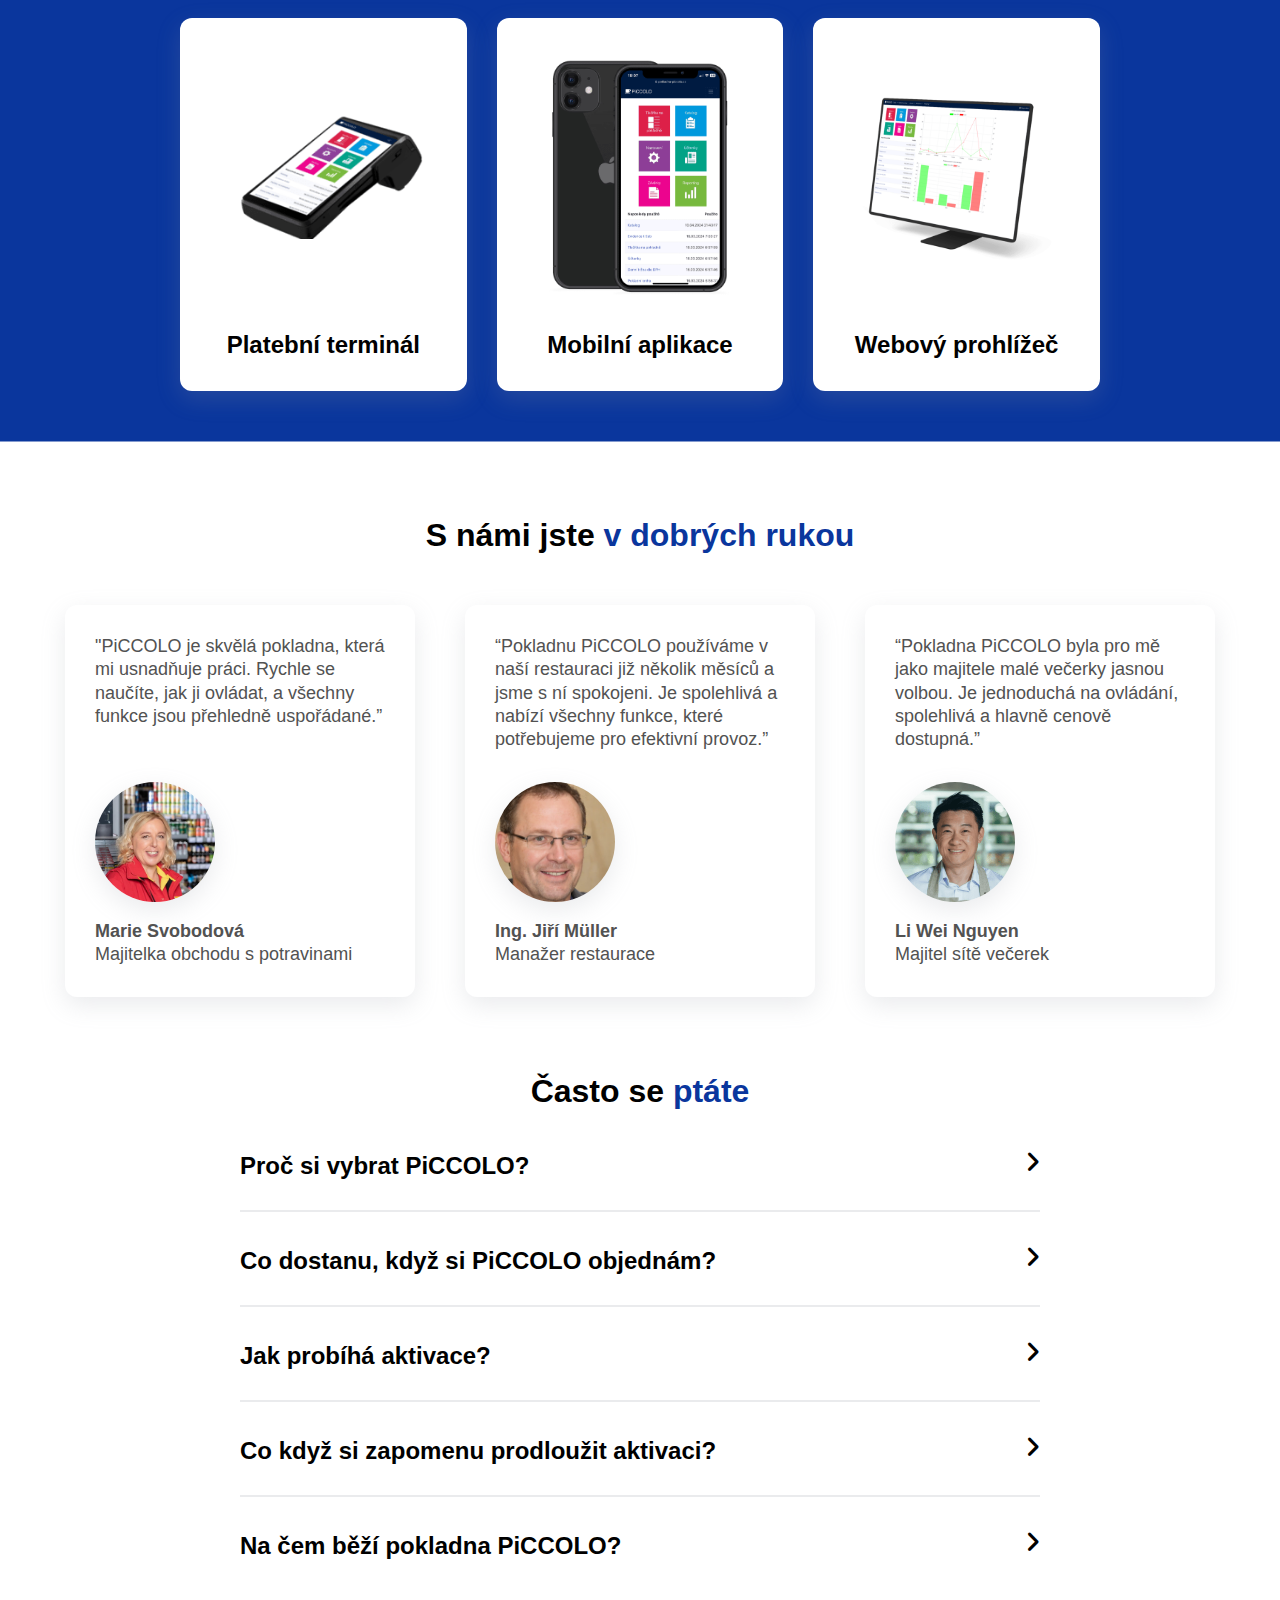
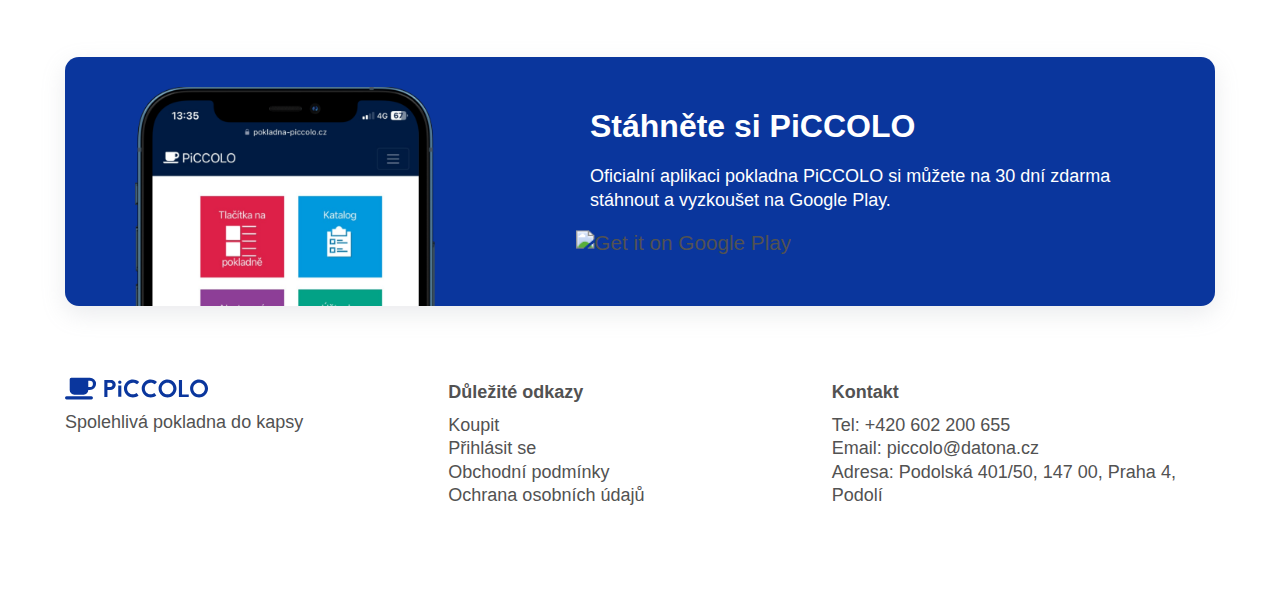
==== commit 09fd0973: "favicon + format cisel" ====
--- a/index.html
+++ b/index.html
@@ -4,7 +4,7 @@
     <meta charset="UTF-8" />
     <meta name="viewport" content="width=device-width, initial-scale=1.0" />
     <title>PiCCOLO - Spolehlivá pokladna do kapsy</title>
-    <link rel="icon" type="image/x-icon" href="/images/favicon.ico" />
+    <link rel="icon" type="image/x-icon" href="/home/images/favicon.ico" />
     <link rel="preconnect" href="https://fonts.googleapis.com" />
     <link rel="preconnect" href="https://fonts.gstatic.com" crossorigin />
     <link
--- a/home/styles/style.css
+++ b/home/styles/style.css
@@ -41,6 +41,7 @@
   color: var(--headings);
   font-size: clamp(1.2rem, 1.0909rem + 0.5455vw, 1.5rem);
   font-weight: 600;
+  line-height: 2rem;
 }
 
 p,
